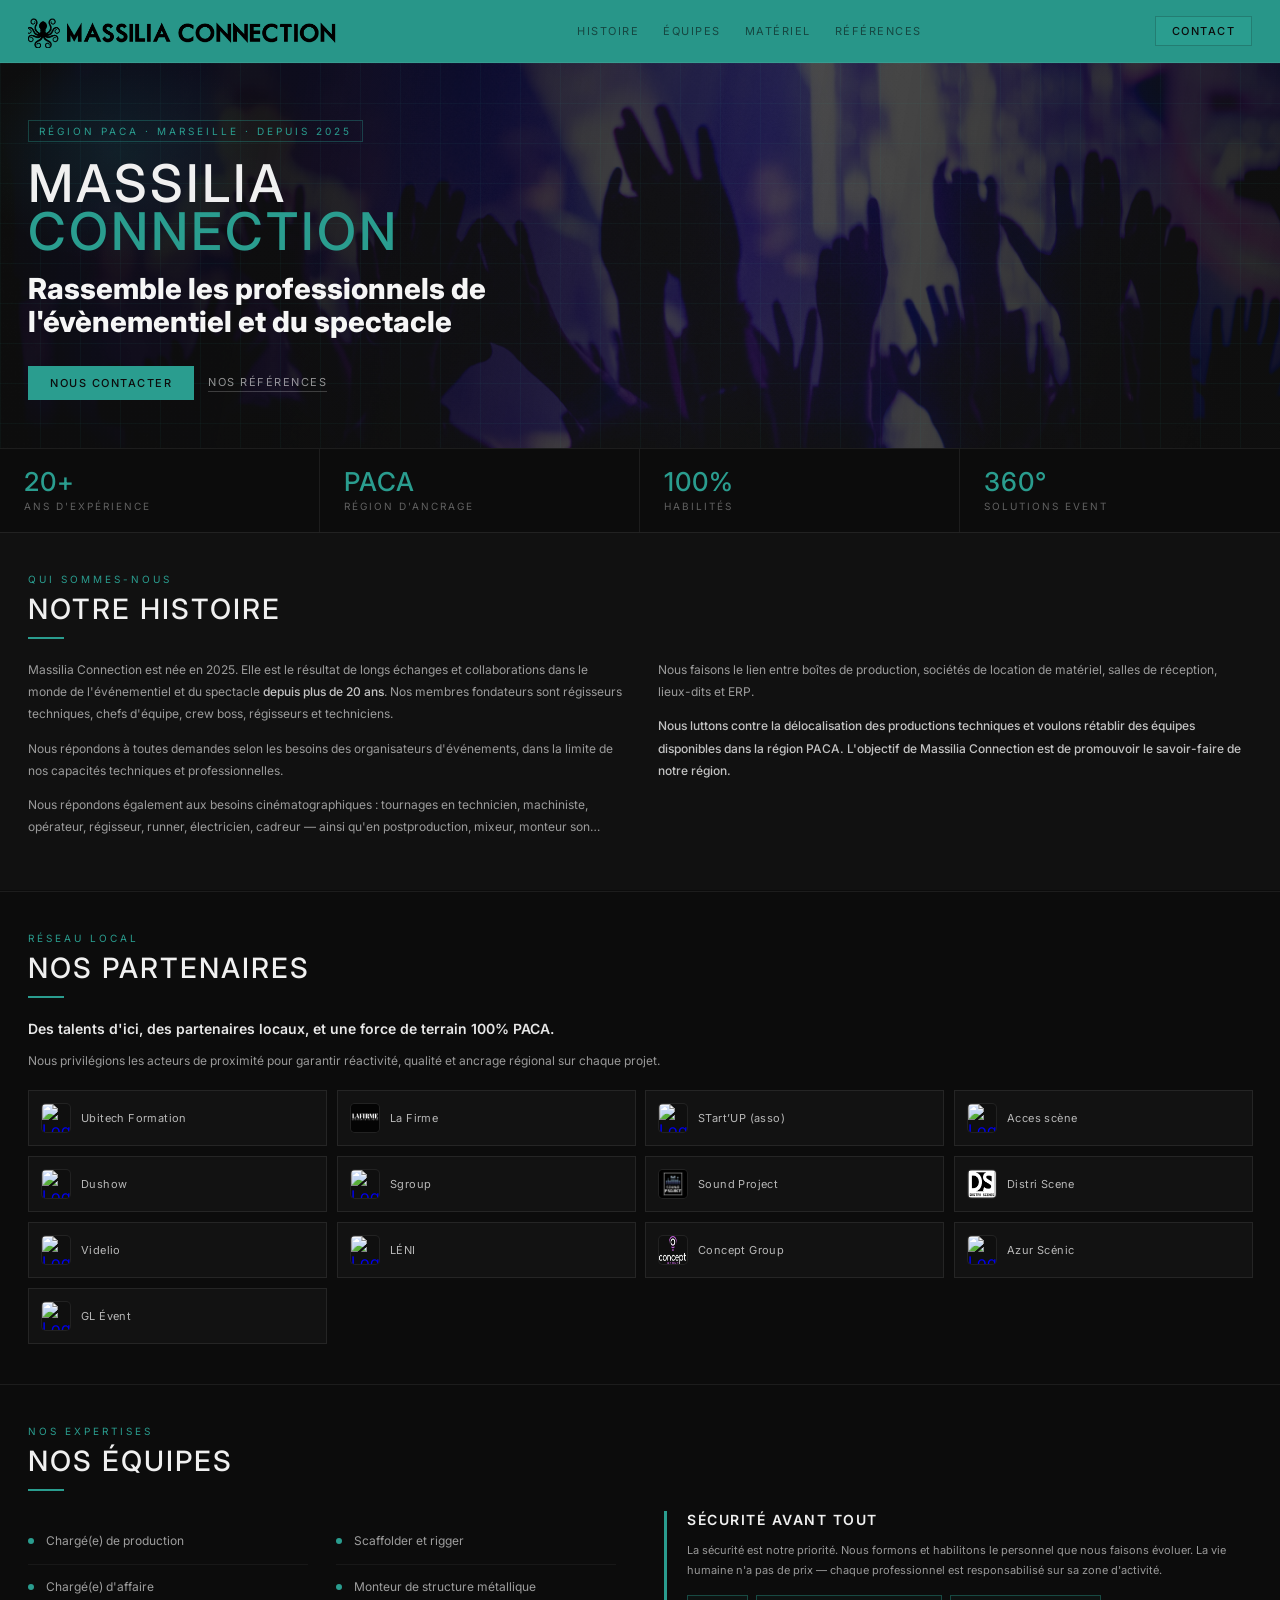
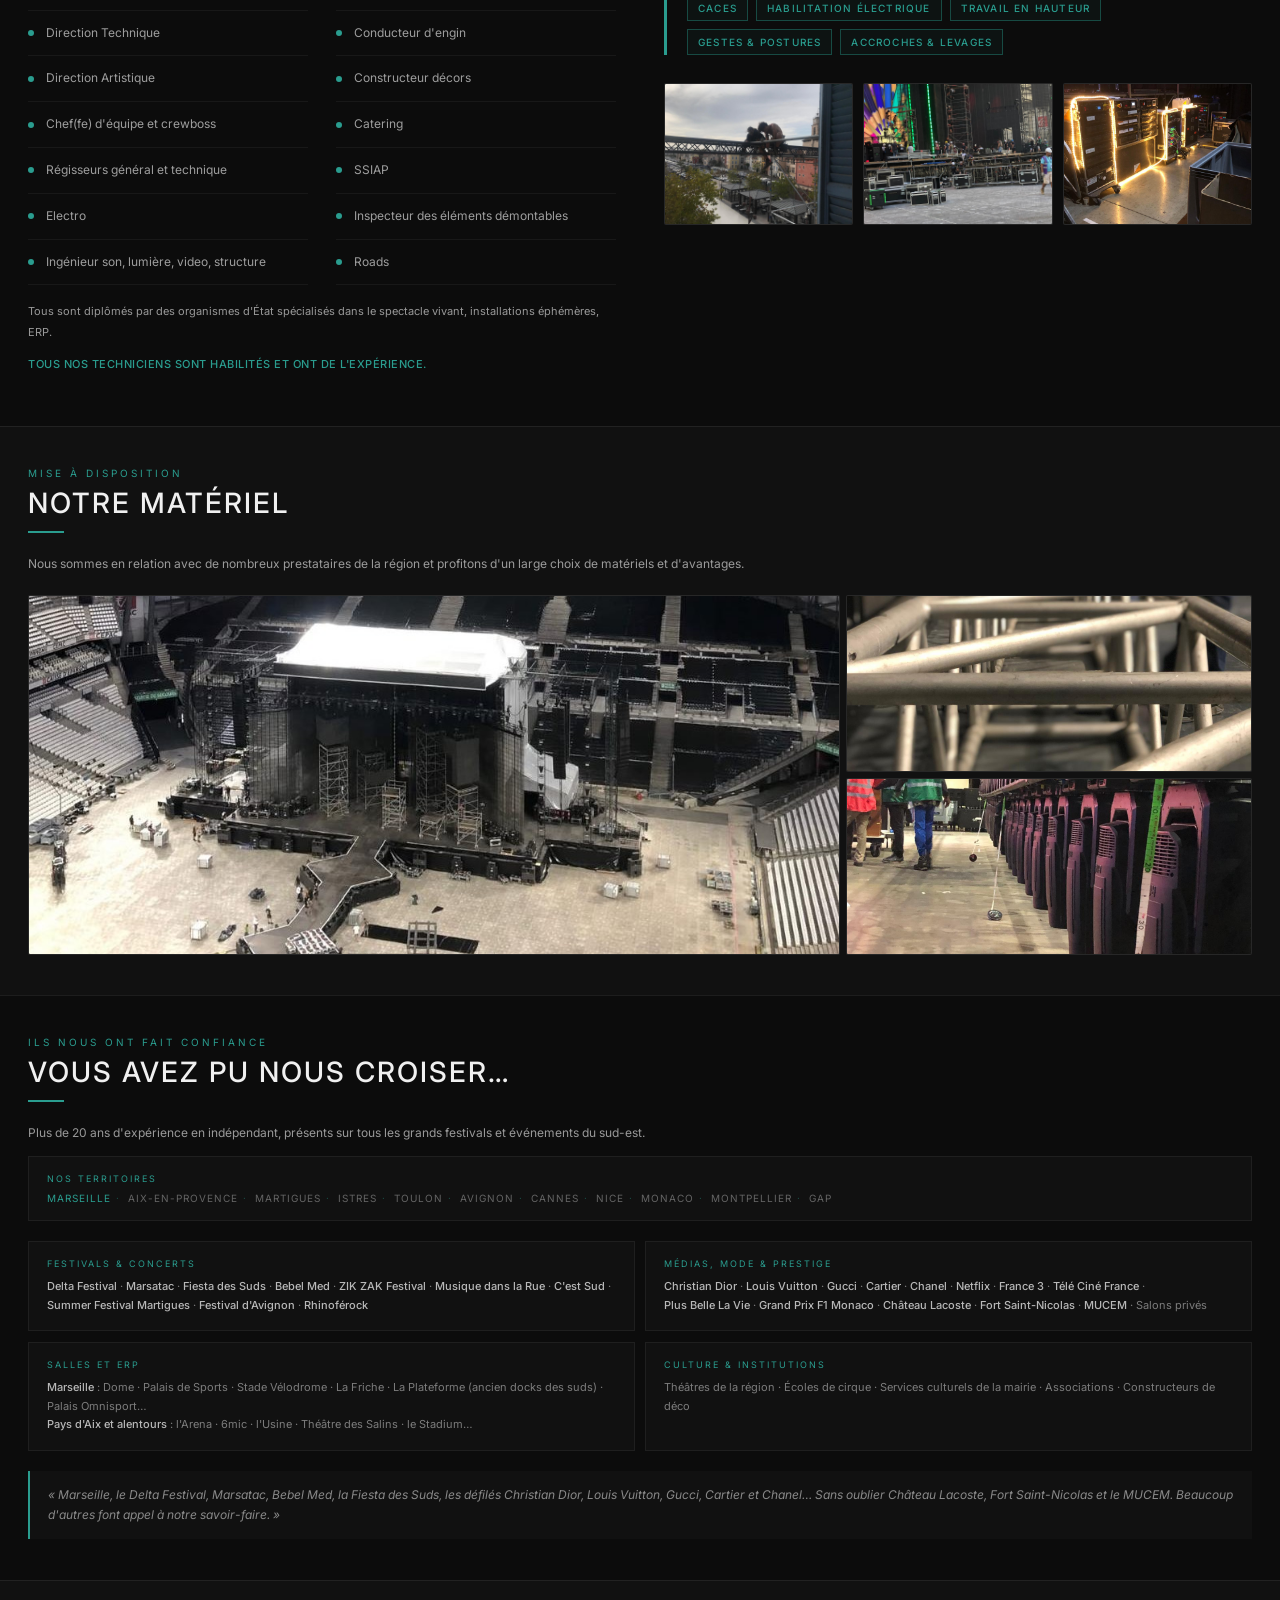
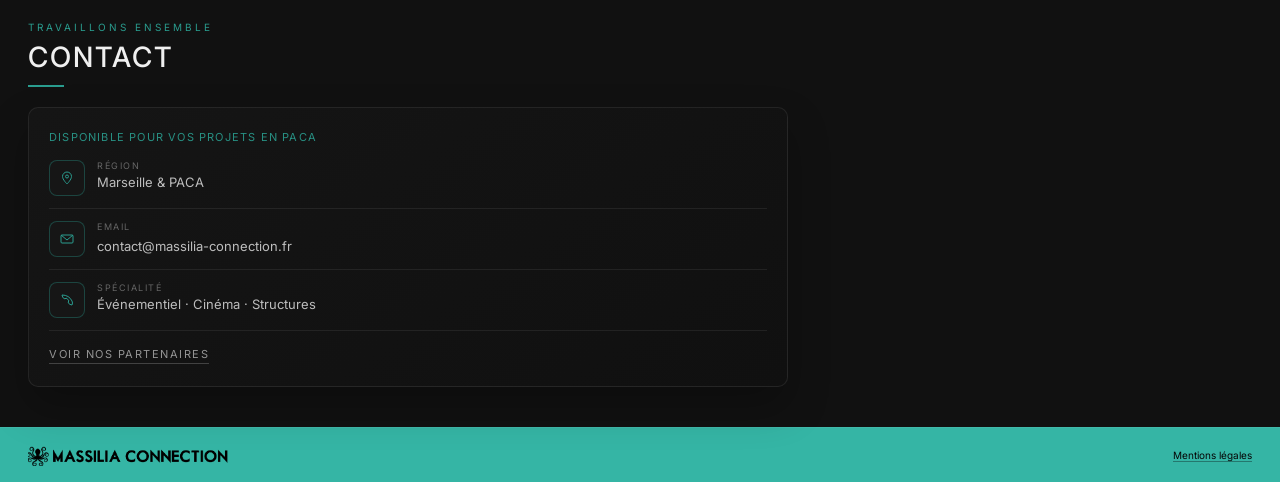
==== index.html @ 66be2f9d "modif" ====
﻿<!DOCTYPE html>
<html lang="fr">
<head>
  <meta charset="UTF-8">
  <meta name="viewport" content="width=device-width, initial-scale=1.0">
  <title>Massilia Connection</title>
  <link rel="stylesheet" href="massilliaconnection.css">
  <link rel="icon" type="image/png" sizes="64x64" href="asset/logo/favicon-octopus.png?v=2">
  <link rel="shortcut icon" href="asset/logo/favicon-octopus.png?v=2">
</head>
<body>

<div class="frame">

  <!-- NAV -->
  <nav class="nav">
    <div class="nav-brand">

        <img src="asset/logo/Capture_d_écran_2026-03-31_163121-removebg-preview.png" alt="Logo Massilia Connection" class="nav-logo" />
    </div>
    <div class="nav-links">
      <a href="#histoire">Histoire</a>
      <a href="#equipes">Équipes</a>
      <a href="#materiel">Matériel</a>
      <a href="#references">Références</a>
    </div>
    <a class="nav-cta" href="#contact">Contact</a>
  </nav>

  <!-- HERO -->
  <div class="hero">
    <div class="hero-grid"></div>
    <div class="hero-glow"></div>
    <div class="hero-inner">
      <div class="hero-tag">Région PACA · Marseille · depuis 2025</div>
      <div class="hero-title">Massilia<br><span class="accent">Connection</span></div>
      <div class="hero-sub">Rassemble les professionnels de l'évènementiel et du spectacle</div>
      <div class="hero-btns">
        <a class="btn-main" href="#contact">Nous contacter</a>
        <a class="btn-ghost" href="#references">Nos références</a>
      </div>
    </div>
  </div>

  <!-- STATS -->
  <div class="stats-bar">
    <div class="stat-item"><div class="stat-num">20+</div><div class="stat-lbl">Ans d'expérience</div></div>
    <div class="stat-item"><div class="stat-num">PACA</div><div class="stat-lbl">Région d'ancrage</div></div>
    <div class="stat-item"><div class="stat-num">100%</div><div class="stat-lbl">Habilités</div></div>
    <div class="stat-item"><div class="stat-num">360°</div><div class="stat-lbl">Solutions event</div></div>
  </div>

  <!-- QUI SOMMES NOUS -->
  <div class="sec alt" id="histoire">
    <div class="sec-tag">Qui sommes-nous</div>
    <div class="sec-heading">Notre histoire</div>
    <div class="teal-bar"></div>
    <div class="about-grid">
      <div>
        <div class="para">Massilia Connection est née en 2025. Elle est le résultat de longs échanges et collaborations dans le monde de l'événementiel et du spectacle <strong>depuis plus de 20 ans</strong>. Nos membres fondateurs sont régisseurs techniques, chefs d'équipe, crew boss, régisseurs et techniciens.</div>
        <div class="para">Nous répondons à toutes demandes selon les besoins des organisateurs d'événements, dans la limite de nos capacités techniques et professionnelles.</div>
        <div class="para">Nous répondons également aux besoins cinématographiques : tournages en technicien, machiniste, opérateur, régisseur, runner, électricien, cadreur — ainsi qu'en postproduction, mixeur, monteur son…</div>
      </div>
      <div>
        <div class="para">Nous faisons le lien entre boîtes de production, sociétés de location de matériel, salles de réception, lieux-dits et ERP.</div>
        <div class="para" style="margin-top:8px;"><strong>Nous luttons contre la délocalisation des productions techniques et voulons rétablir des équipes disponibles dans la région PACA. L'objectif de Massilia Connection est de promouvoir le savoir-faire de notre région.</strong></div>
      </div>
    </div>
  </div>

  <!-- PARTENAIRES -->
  <div class="sec" id="partenaires">
    <div class="sec-tag">Réseau local</div>
    <div class="sec-heading">Nos partenaires</div>
    <div class="teal-bar"></div>
    <div class="partner-hook">Des talents d'ici, des partenaires locaux, et une force de terrain 100% PACA.</div>
    <div class="para">Nous privilégions les acteurs de proximité pour garantir réactivité, qualité et ancrage régional sur chaque projet.</div>
    <div class="partners-grid">
      <a class="partner-card" href="https://www.ubitech.fr" target="_blank" rel="noopener noreferrer">
        <img class="partner-logo" src="https://www.google.com/s2/favicons?sz=128&domain_url=https://www.ubitech.fr" alt="Logo Ubitech Formation">
        <span class="partner-name">Ubitech Formation</span>
      </a>
      <a class="partner-card" href="https://lafirme.co/" target="_blank" rel="noopener noreferrer">
        <img class="partner-logo" src="asset/partenaire/lafirme.png" alt="Logo La Firme">
        <span class="partner-name">La Firme</span>
      </a>
      <a class="partner-card" href="https://www.start-up.fr" target="_blank" rel="noopener noreferrer">
        <img class="partner-logo" src="https://www.google.com/s2/favicons?sz=128&domain_url=https://www.start-up.fr" alt="Logo STart’UP">
        <span class="partner-name">STart’UP (asso)</span>
      </a>
      <a class="partner-card" href="https://www.acces-scene.com" target="_blank" rel="noopener noreferrer">
        <img class="partner-logo" src="https://www.google.com/s2/favicons?sz=128&domain_url=https://www.acces-scene.com" alt="Logo Acces scène">
        <span class="partner-name">Acces scène</span>
      </a>
      <a class="partner-card" href="https://www.dushow.com" target="_blank" rel="noopener noreferrer">
        <img class="partner-logo" src="https://www.google.com/s2/favicons?sz=128&domain_url=https://www.dushow.com" alt="Logo Dushow">
        <span class="partner-name">Dushow</span>
      </a>
      <a class="partner-card" href="https://www.sgroup.fr" target="_blank" rel="noopener noreferrer">
        <img class="partner-logo" src="https://www.google.com/s2/favicons?sz=128&domain_url=https://www.sgroup.fr" alt="Logo Sgroup">
        <span class="partner-name">Sgroup</span>
      </a>
      <a class="partner-card" href="https://www.sound-project.fr" target="_blank" rel="noopener noreferrer">
        <img class="partner-logo" src="asset/partenaire/sound.png" alt="Logo Sound Project">
        <span class="partner-name">Sound Project</span>
      </a>
      <a class="partner-card" href="https://distriscenes.com/fr/?gad_source=1&gad_campaignid=23314521004&gbraid=0AAAAADnIhe-9sNEr8C7lwwzHsk059KSYv&gclid=Cj0KCQjwkMjOBhC5ARIsADIdb3c9eD7sjaDO7pkjhh7R28utSRmOmmW1dRQxnFgF5USLd-M-2qLeie0aAu0TEALw_wcB" target="_blank" rel="noopener noreferrer">
        <img class="partner-logo" src="asset/partenaire/DS.png" alt="Logo Distri Scene">
        <span class="partner-name">Distri Scene</span>
      </a>
      <a class="partner-card" href="https://www.videlio.com" target="_blank" rel="noopener noreferrer">
        <img class="partner-logo" src="https://www.google.com/s2/favicons?sz=128&domain_url=https://www.videlio.com" alt="Logo Videlio">
        <span class="partner-name">Videlio</span>
      </a>
      <a class="partner-card" href="https://www.leni.fr" target="_blank" rel="noopener noreferrer">
        <img class="partner-logo" src="https://www.google.com/s2/favicons?sz=128&domain_url=https://www.leni.fr" alt="Logo LÉNI">
        <span class="partner-name">LÉNI</span>
      </a>
      <a class="partner-card" href="https://www.concept-group.fr" target="_blank" rel="noopener noreferrer">
        <img class="partner-logo" src="asset/partenaire/conept.png" alt="Logo Concept Group">
        <span class="partner-name">Concept Group</span>
      </a>
      <a class="partner-card" href="https://www.azur-scenic.com/" target="_blank" rel="noopener noreferrer">
        <img class="partner-logo" src="https://www.google.com/s2/favicons?sz=128&domain_url=https://www.azur-scenic.com/" alt="Logo Azur Scénic">
        <span class="partner-name">Azur Scénic</span>
      </a>
      <a class="partner-card" href="https://www.gl-events.com" target="_blank" rel="noopener noreferrer">
        <img class="partner-logo" src="https://www.google.com/s2/favicons?sz=128&domain_url=https://www.gl-events.com" alt="Logo GL Évent">
        <span class="partner-name">GL Évent</span>
      </a>
    </div>
  </div>

  <!-- NOS ÉQUIPES -->
  <div class="sec" id="equipes">
    <div class="sec-tag">Nos expertises</div>
    <div class="sec-heading">Nos équipes</div>
    <div class="teal-bar"></div>
    <div class="teams-grid">
      <div>
        <ul class="team-list">
          <li>Chargé(e) de production</li>
          <li>Chargé(e) d'affaire</li>
          <li>Direction Technique</li>
          <li>Direction Artistique</li>
          <li>Chef(fe) d'équipe et crewboss</li>
          <li>Régisseurs général et technique</li>
          <li>Electro</li>
          <li>Ingénieur son, lumière, video, structure</li>
          <li>Scaffolder et rigger</li>
          <li>Monteur de structure métallique</li>
          <li>Conducteur d'engin</li>
          <li>Constructeur décors</li>
          <li>Catering</li>
          <li>SSIAP</li>
          <li>Inspecteur des éléments démontables</li>
          <li>Roads</li>
        </ul>
        <div class="para" style="margin-top:16px;font-size:11px;">Tous sont diplômés par des organismes d'État spécialisés dans le spectacle vivant, installations éphémères, ERP.</div>
        <div class="para" style="color:#2a9d8f;font-weight:500;font-size:11px;letter-spacing:0.5px;margin-top:8px;">TOUS NOS TECHNICIENS SONT HABILITÉS ET ONT DE L'EXPÉRIENCE.</div>
      </div>
      <div>
        <div class="sec-block">
          <div class="sec-block-title">Sécurité avant tout</div>
          <div class="para" style="font-size:11px;">La sécurité est notre priorité. Nous formons et habilitons le personnel que nous faisons évoluer. La vie humaine n'a pas de prix — chaque professionnel est responsabilisé sur sa zone d'activité.</div>
          <div class="certifs">
            <span class="stag">CACES</span>
            <span class="stag">Habilitation électrique</span>
            <span class="stag">Travail en hauteur</span>
            <span class="stag">Gestes & postures</span>
            <span class="stag">Accroches & levages</span>
          </div>
        </div>
        <div class="photos">
          <div class="photo"><img src="asset/image/equipe (1).jpg" alt="Équipe"></div>
          <div class="photo"><img src="asset/image/equipe (2).jpg" alt="Équipe"></div>
          <div class="photo"><img src="asset/image/equipe (3).jpg" alt="Équipe"></div>
        </div>
      </div>
    </div>
  </div>

  <!-- MATÉRIEL -->
  <div class="sec alt" id="materiel">
    <div class="sec-tag">Mise à disposition</div>
    <div class="sec-heading">Notre matériel</div>
    <div class="teal-bar"></div>
    <div class="para">Nous sommes en relation avec de nombreux prestataires de la région et profitons d'un large choix de matériels et d'avantages.</div>
    <div class="mat-photos">
      <div class="photo big"><img src="asset/image/materielcop%20(1).jpg" alt="Matériel événementiel"></div>
      <div class="photo"><img src="asset/image/materiel%20(2).jpg" alt="Matériel son et lumière"></div>
      <div class="photo"><img src="asset/image/materiel%20(3).jpg" alt="Installation technique"></div>
    </div>
  </div>

  <!-- RÉFÉRENCES -->
  <div class="sec" id="references">
    <div class="sec-tag">Ils nous ont fait confiance</div>
    <div class="sec-heading">Vous avez pu nous croiser…</div>
    <div class="teal-bar"></div>
    <div class="para">Plus de 20 ans d'expérience en indépendant, présents sur tous les grands festivals et événements du sud-est.</div>

    <div class="ref-map-bar" style="margin-bottom:10px;">
      <div style="font-size:9px;letter-spacing:2px;text-transform:uppercase;color:#2a9d8f;margin-bottom:8px;">Nos territoires</div>
      <div class="ref-map-inner">
        <span class="ref-city active">Marseille</span>
        <span class="ref-city">Aix-en-Provence</span>
        <span class="ref-city">Martigues</span>
        <span class="ref-city">Istres</span>
        <span class="ref-city">Toulon</span>
        <span class="ref-city">Avignon</span>
        <span class="ref-city">Cannes</span>
        <span class="ref-city">Nice</span>
        <span class="ref-city">Monaco</span>
        <span class="ref-city">Montpellier</span>
        <span class="ref-city">Gap</span>
      </div>
    </div>

    <div class="refs-grid">
      <div class="ref-category">
        <div class="ref-cat-label">Festivals & concerts</div>
        <div class="ref-items">
          <span class="ref-highlight">Delta Festival</span> · <span class="ref-highlight">Marsatac</span> · <span class="ref-highlight">Fiesta des Suds</span> · <span class="ref-highlight">Bebel Med</span> · <span class="ref-highlight">ZIK ZAK Festival</span> · <span class="ref-highlight">Musique dans la Rue</span> · <span class="ref-highlight">C'est Sud</span> · <span class="ref-highlight">Summer Festival Martigues</span> · <span class="ref-highlight">Festival d'Avignon</span> · <span class="ref-highlight">Rhinoférock</span>
        </div>
      </div>
      <div class="ref-category">
        <div class="ref-cat-label">Médias, mode & prestige</div>
        <div class="ref-items">
          <span class="ref-highlight">Christian Dior</span> · <span class="ref-highlight">Louis Vuitton</span> · <span class="ref-highlight">Gucci</span> · <span class="ref-highlight">Cartier</span> · <span class="ref-highlight">Chanel</span> · <span class="ref-highlight">Netflix</span> · <span class="ref-highlight">France 3</span> · <span class="ref-highlight">Télé Ciné France</span> · <span class="ref-highlight">Plus Belle La Vie</span> · <span class="ref-highlight">Grand Prix F1 Monaco</span> · <span class="ref-highlight">Château Lacoste</span> · <span class="ref-highlight">Fort Saint-Nicolas</span> · <span class="ref-highlight">MUCEM</span> · Salons privés
        </div>
      </div>
      <div class="ref-category">
        <div class="ref-cat-label">Salles et ERP</div>
        <div class="ref-items">
          <span class="ref-highlight">Marseille</span> : Dome · Palais de Sports · Stade Vélodrome · La Friche · La Plateforme (ancien docks des suds) · Palais Omnisport…<br>
          <span class="ref-highlight">Pays d'Aix et alentours</span> : l'Arena · 6mic · l'Usine · Théâtre des Salins · le Stadium…
        </div>
      </div>
      <div class="ref-category">
        <div class="ref-cat-label">Culture & institutions</div>
        <div class="ref-items">
          Théâtres de la région · Écoles de cirque · Services culturels de la mairie · Associations · Constructeurs de déco
        </div>
      </div>
    </div>

    <div class="quote-block">
      « Marseille, le Delta Festival, Marsatac, Bebel Med, la Fiesta des Suds, les défilés Christian Dior, Louis Vuitton, Gucci, Cartier et Chanel… Sans oublier Château Lacoste, Fort Saint-Nicolas et le MUCEM. Beaucoup d'autres font appel à notre savoir-faire. »
    </div>
  </div>

  <!-- CONTACT -->
  <div class="sec alt" id="contact">
    <div class="sec-tag">Travaillons ensemble</div>
    <div class="sec-heading">Contact</div>
    <div class="teal-bar"></div>
    <div class="contact-grid">
      <div class="contact-card">
        <div class="contact-note">Disponible pour vos projets en PACA</div>
        <div class="ci">
          <div class="ci-icon"><svg viewBox="0 0 14 14" xmlns="http://www.w3.org/2000/svg"><path d="M7 1 C4.5 1 2.5 3 2.5 5.5 C2.5 8.5 7 13 7 13 C7 13 11.5 8.5 11.5 5.5 C11.5 3 9.5 1 7 1 Z"/><circle cx="7" cy="5.5" r="1.5"/></svg></div>
          <div><div class="ci-lbl">Région</div><div class="ci-val">Marseille & PACA</div></div>
        </div>
        <div class="ci">
          <div class="ci-icon"><svg viewBox="0 0 14 14" xmlns="http://www.w3.org/2000/svg"><rect x="1" y="3" width="12" height="8" rx="1"/><polyline points="1,3 7,8 13,3"/></svg></div>
          <div><div class="ci-lbl">Email</div><a class="ci-val" href="mailto:contact@massilia-connection.fr">contact@massilia-connection.fr</a></div>
        </div>
        <div class="ci">
          <div class="ci-icon"><svg viewBox="0 0 14 14" xmlns="http://www.w3.org/2000/svg"><path d="M2 2 Q2 5 5 6 L6 5 Q8 6 9 8 L8 9 Q9 12 12 12 Q13 10 12 8 Q9 2 2 2 Z"/></svg></div>
          <div><div class="ci-lbl">Spécialité</div><div class="ci-val">Événementiel · Cinéma · Structures</div></div>
        </div>
        <div class="contact-actions">
          <a class="btn-ghost" href="#partenaires">Voir nos partenaires</a>
        </div>
      </div>
    </div>
  </div>

  <!-- FOOTER -->
  <div class="foot">
    <div class="foot-brand"><img class="foot-logo" src="asset/logo/Capture_d_écran_2026-03-31_163121-removebg-preview.png" alt="Massilia Connection"></div>
    <div class="foot-copy"><a href="mentions-legales.html">Mentions légales</a></div>
  </div>

</div>

<script>
  (function () {
    var reduceMotion = window.matchMedia('(prefers-reduced-motion: reduce)').matches;
    if (reduceMotion) return;

    var targets = document.querySelectorAll('.hero, .stats-bar, .sec, .partner-card, .ref-category, .contact-card');
    if (!targets.length) return;

    document.body.classList.add('has-reveal');
    targets.forEach(function (el) { el.classList.add('reveal'); });

    var observer = new IntersectionObserver(function (entries, obs) {
      entries.forEach(function (entry) {
        if (entry.isIntersecting) {
          entry.target.classList.add('in-view');
          obs.unobserve(entry.target);
        }
      });
    }, { threshold: 0.14, rootMargin: '0px 0px -30px 0px' });

    targets.forEach(function (el) { observer.observe(el); });
  })();
</script>

</body>
</html>
---- massilliaconnection.css ----
﻿@import url('https://fonts.googleapis.com/css2?family=Inter:wght@400;500;600;700&display=swap');

  * { margin: 0; padding: 0; box-sizing: border-box; }
  html { scroll-behavior: smooth; }
  body { background: radial-gradient(circle at 20% -10%, rgba(42,157,143,0.12), transparent 35%), #090909; }
  .frame { border: 0.5px solid var(--color-border-tertiary); border-radius: var(--border-radius-lg); overflow: hidden; background: #0c0c0c; color: #e0e0e0; font-family: 'Inter', 'Segoe UI', sans-serif; box-shadow: 0 24px 70px rgba(0,0,0,0.45); }
  .nav { display: flex; align-items: center; justify-content: space-between; padding: 14px 28px; border-bottom: 0.5px solid rgba(255,255,255,0.07); background: rgba(42,157,143,0.96); color : #0c0c0c; position: sticky; top: 0; z-index: 40; backdrop-filter: blur(8px); }
  .nav-brand { display: flex; align-items: center; gap: 9px; }
  .nav-name { font-size: 13px; font-weight: 500; letter-spacing: 2px; text-transform: uppercase; color: #141414; }
  .nav-links { display: flex; gap: 24px; }
  .nav-links a { font-size: 11px; letter-spacing: 1.5px; text-transform: uppercase; color: rgba(8, 8, 8, 0.55); text-decoration: none; transition: color 0.22s ease; }
  .nav-links a:hover { color: #0c0c0c; }
  .nav-cta { font-size: 11px; letter-spacing: 1.5px; text-transform: uppercase; background: #2a9d8f; color: #0c0c0c; padding: 7px 16px; font-weight: 500; text-decoration: none; border: 1px solid rgba(12,12,12,0.22); transition: transform 0.22s ease, box-shadow 0.22s ease; }
  .nav-cta:hover { transform: translateY(-1px); box-shadow: 0 6px 16px rgba(0,0,0,0.22); }
  .hero { padding: 56px 28px 48px; background: #0c0c0c; position: relative; overflow: hidden; }
  .hero::before { content: ''; position: absolute; inset: 0; background: linear-gradient(100deg, rgba(12,12,12,0.92) 20%, rgba(12,12,12,0.7) 58%, rgba(12,12,12,0.88) 100%), url('asset/image/pexels-rahulp9800-1652353.jpg') center/cover no-repeat; z-index: 0; }
  .hero-grid { position: absolute; inset: 0; background-image: linear-gradient(rgba(42,157,143,0.06) 1px, transparent 1px), linear-gradient(90deg, rgba(42,157,143,0.06) 1px, transparent 1px); background-size: 40px 40px; }
  .hero-glow { position: absolute; top: -30px; left: -40px; width: 320px; height: 240px; background: radial-gradient(ellipse, rgba(42,157,143,0.13) 0%, transparent 65%); }
  .hero-inner { position: relative; z-index: 2; max-width: 480px; animation: heroRise 0.9s ease-out 0.1s both; }
  .hero-tag { display: inline-block; font-size: 10px; letter-spacing: 3px; text-transform: uppercase; color: #2a9d8f; border: 1px solid rgba(42,157,143,0.35); padding: 4px 10px; margin-bottom: 18px; }
  .hero-title { font-size: 52px; font-weight: 500; letter-spacing: 3px; line-height: 0.92; color: #f0f0f0; text-transform: uppercase; margin-bottom: 16px; }
  .hero-title .accent { color: #2a9d8f; }
  .hero-sub { font-size: 29px; font-weight: 800; line-height: 1.15; color: #f6f6f6; margin-bottom: 28px; max-width: 620px; text-wrap: balance; }
  .hero-btns { display: flex; gap: 14px; align-items: center; }
  .btn-main { font-size: 11px; letter-spacing: 1.5px; text-transform: uppercase; font-weight: 500; background: #2a9d8f; color: #0c0c0c; padding: 10px 22px; display: inline-block; transition: transform 0.24s ease, box-shadow 0.24s ease, background 0.24s ease; }
  .btn-main:hover { transform: translateY(-2px); background: #35b5a5; box-shadow: 0 10px 22px rgba(42,157,143,0.28); }
  .btn-ghost { font-size: 11px; letter-spacing: 1.5px; text-transform: uppercase; color: rgba(255,255,255,0.55); border-bottom: 1px solid rgba(255,255,255,0.2); padding-bottom: 2px; transition: color 0.2s ease, border-color 0.2s ease; }
  .btn-ghost:hover { color: rgba(255,255,255,0.85); border-bottom-color: rgba(42,157,143,0.55); }
  a.btn-main, a.btn-ghost { text-decoration: none; }

  .stats-bar { display: grid; grid-template-columns: repeat(4, 1fr); border-top: 0.5px solid rgba(255,255,255,0.07); }
  .stat-item { padding: 20px 24px; border-right: 0.5px solid rgba(255,255,255,0.07); transition: background 0.25s ease; }
  .stat-item:hover { background: rgba(42,157,143,0.06); }
  .stat-item:last-child { border-right: none; }
  .stat-num { font-size: 26px; font-weight: 500; color: #2a9d8f; letter-spacing: 1px; line-height: 1; }
  .stat-lbl { font-size: 10px; letter-spacing: 2px; text-transform: uppercase; color: rgba(255,255,255,0.35); margin-top: 5px; }

  /* SECTION GENERIC */
  .sec { padding: 40px 28px; border-top: 0.5px solid rgba(255,255,255,0.07); }
  .sec.alt { background: #111; }
  .sec-tag { font-size: 10px; letter-spacing: 3px; text-transform: uppercase; color: #2a9d8f; margin-bottom: 10px; }
  .sec-heading { font-size: 28px; font-weight: 500; letter-spacing: 2px; text-transform: uppercase; color: #f0f0f0; line-height: 1; margin-bottom: 14px; }
  .teal-bar { width: 36px; height: 2px; background: #2a9d8f; margin-bottom: 20px; }
  .para { font-size: 12px; line-height: 1.85; color: rgba(255,255,255,0.58); margin-bottom: 12px; }
  .para strong { color: rgba(255,255,255,0.75); font-weight: 500; }

  /* QUI SOMMES NOUS — 2 cols */
  .about-grid { display: grid; grid-template-columns: 1fr 1fr; gap: 36px; }

  /* ÉQUIPES */
  .teams-grid { display: grid; grid-template-columns: 1fr 1fr; gap: 48px; margin-top: 4px; }
  .team-list { list-style: none; margin-top: 8px; columns: 2; gap: 24px; column-gap: 28px; }
  .team-list li { display: flex; align-items: center; gap: 12px; padding: 14px 0; border-bottom: 0.5px solid rgba(255,255,255,0.05); font-size: 12px; color: rgba(255,255,255,0.6); line-height: 1.4; break-inside: avoid; }
  .team-list li::before { content: ''; width: 6px; height: 6px; background: #2a9d8f; flex-shrink: 0; border-radius: 50%; }
  .sec-block { border-left: 3px solid #2a9d8f; padding-left: 20px; margin-bottom: 28px; }
  .sec-block-title { font-size: 14px; font-weight: 600; letter-spacing: 1.5px; text-transform: uppercase; color: #f0f0f0; margin-bottom: 12px; }
  .certifs { display: flex; flex-wrap: wrap; gap: 8px; margin-top: 14px; }
  .stag { font-size: 10px; letter-spacing: 1.2px; text-transform: uppercase; color: #2a9d8f; border: 1px solid rgba(42,157,143,0.4); padding: 6px 10px; font-weight: 500; background: rgba(42,157,143,0.05); }

  /* PHOTOS PLACEHOLDER */
  .photos { display: grid; grid-template-columns: repeat(3, 1fr); gap: 10px; margin-top: 24px; }
  .photo { background: #1a1a1a; border: 0.5px solid rgba(255,255,255,0.06); aspect-ratio: 4/3; display: flex; align-items: center; justify-content: center; overflow: hidden; border-radius: 2px; }
  .photo svg { width: 22px; height: 22px; opacity: 0.2; }
  .photo img { width: 100%; height: 100%; object-fit: cover; object-position: center; }

  /* MATÉRIEL */
  .mat-photos { display: grid; grid-template-columns: 2fr 1fr; grid-template-rows: 1fr 1fr; gap: 6px; margin-top: 20px; height: 360px; }
  .mat-photos .photo { aspect-ratio: unset; }
  .mat-photos .photo.big { grid-row: 1 / 3; }
  .mat-photos .photo { overflow: hidden; }
  .mat-photos .photo img { width: 100%; height: 100%; object-fit: cover; object-position: center; background: #0f0f0f; }

  /* RÉFÉRENCES */
  .refs-grid { display: grid; grid-template-columns: repeat(2, 1fr); gap: 10px; margin-top: 20px; }
  .ref-category { background: #111; border: 0.5px solid rgba(255,255,255,0.06); padding: 16px 18px; transition: transform 0.24s ease, border-color 0.24s ease; }
  .ref-category:hover { transform: translateY(-2px); border-color: rgba(42,157,143,0.35); }
  .ref-cat-label { font-size: 9px; letter-spacing: 2px; text-transform: uppercase; color: #2a9d8f; margin-bottom: 8px; }
  .ref-items { font-size: 11px; line-height: 1.7; color: rgba(255,255,255,0.45); }
  .ref-highlight { display: inline-block; color: rgba(255,255,255,0.7); font-weight: 500; }
  .ref-map-bar { background: #111; border: 0.5px solid rgba(255,255,255,0.06); padding: 16px 18px; grid-column: 1 / -1; margin-top: 0; }
  .ref-map-inner { display: flex; align-items: center; gap: 8px; flex-wrap: wrap; }
  .ref-city { font-size: 10px; letter-spacing: 1px; text-transform: uppercase; color: rgba(255,255,255,0.35); display: flex; align-items: center; gap: 5px; }
  .ref-city::after { content: '·'; color: rgba(42,157,143,0.4); }
  .ref-city:last-child::after { display: none; }
  .ref-city.active { color: #2a9d8f; }
  .quote-block { border-left: 2px solid #2a9d8f; padding: 14px 18px; background: #111; margin-top: 20px; font-size: 12px; font-style: italic; color: rgba(255,255,255,0.5); line-height: 1.7; }
  .nav-logo { height: 34px; width: auto; display: block; background: transparent; filter: brightness(0) saturate(100%); }

  /* PARTENAIRES */
  .partners-grid { display: grid; grid-template-columns: repeat(4, minmax(0, 1fr)); gap: 10px; margin-top: 18px; }
  .partner-card {
    display: flex;
    align-items: center;
    gap: 10px;
    padding: 12px;
    border: 0.5px solid rgba(255,255,255,0.08);
    background: #121212;
    text-decoration: none;
    transition: border-color 0.2s ease, transform 0.2s ease, background 0.2s ease;
  }
  .partner-card:hover { border-color: rgba(42,157,143,0.55); background: #151515; transform: translateY(-2px); box-shadow: 0 10px 18px rgba(0,0,0,0.22); }
  .partner-logo { width: 30px; height: 30px; border-radius: 5px; flex-shrink: 0; background: #0f0f0f; border: 1px solid rgba(255,255,255,0.08); }
  .partner-name { font-size: 11px; color: rgba(255,255,255,0.7); letter-spacing: 0.4px; line-height: 1.3; }
  .partner-hook { font-size: 14px; line-height: 1.55; color: rgba(255,255,255,0.9); font-weight: 600; max-width: 760px; margin-bottom: 10px; }

  @media (max-width: 960px) {
    .partners-grid { grid-template-columns: repeat(3, minmax(0, 1fr)); }
  }
  @media (max-width: 680px) {
    .nav { padding: 12px 16px; flex-wrap: wrap; gap: 10px; }
    .nav-links { width: 100%; justify-content: space-between; }
    .hero { padding: 42px 16px 34px; }
    .hero-title { font-size: 42px; }
    .hero-sub { font-size: 22px; }
    .stats-bar { grid-template-columns: 1fr 1fr; }
    .sec { padding: 32px 16px; }
    .about-grid, .teams-grid, .refs-grid { grid-template-columns: 1fr; gap: 24px; }
    .team-list { columns: 1; }
    .mat-photos { grid-template-columns: 1fr; grid-template-rows: none; height: auto; }
    .mat-photos .photo.big { grid-row: auto; }
    .partners-grid { grid-template-columns: repeat(2, minmax(0, 1fr)); }
  }

  /* CONTACT */
  .contact-grid { display: grid; grid-template-columns: 1fr; gap: 24px; }
  .contact-card { max-width: 760px; background: linear-gradient(145deg, #151515 0%, #101010 100%); border: 0.5px solid rgba(255,255,255,0.08); border-radius: 10px; padding: 22px 20px; box-shadow: 0 20px 40px rgba(0,0,0,0.25); align-content: center; align-items: center; transition: transform 0.24s ease, box-shadow 0.24s ease, border-color 0.24s ease;}
  .contact-card:hover { transform: translateY(-2px); box-shadow: 0 26px 52px rgba(0,0,0,0.34); border-color: rgba(42,157,143,0.32); }
  .contact-note { font-size: 11px; letter-spacing: 1.2px; text-transform: uppercase; color: rgba(42,157,143,0.9); margin-bottom: 16px; }
  .contact-actions { display: flex; gap: 14px; flex-wrap: wrap; margin-top: 16px; align-items: center; }
  .ci { display: flex; align-items: flex-start; gap: 12px; margin-bottom: 12px; padding-bottom: 12px; border-bottom: 0.5px solid rgba(255,255,255,0.07); }
  .ci:last-of-type { margin-bottom: 0; }
  .ci-icon { width: 36px; height: 36px; flex-shrink: 0; background: #161616; border: 0.5px solid rgba(42,157,143,0.35); display: flex; align-items: center; justify-content: center; border-radius: 8px; }
  .ci-icon svg { width: 14px; height: 14px; stroke: #2a9d8f; fill: none; }
  .ci-lbl { font-size: 9px; letter-spacing: 1.5px; text-transform: uppercase; color: rgba(255,255,255,0.35); margin-bottom: 3px; }
  .ci-val { font-size: 13px; color: rgba(255,255,255,0.72); text-decoration: none; }
  .ci-val:hover { color: #2a9d8f; }
  .contact-link { font-size: 11px; letter-spacing: 1.5px; text-transform: uppercase; text-decoration: none; color: #0c0c0c; background: #2a9d8f; padding: 10px 16px; border-radius: 4px; font-weight: 600; }
  .contact-link:hover { background: #35b5a5; }

  @media (max-width: 680px) {
    .contact-card { padding: 16px 14px; }
  }

  .legal-box { background: #111; border: 0.5px solid rgba(255,255,255,0.08); border-radius: 8px; padding: 16px 18px; max-width: 860px; }
  .legal-line { font-size: 12px; line-height: 1.7; color: rgba(255,255,255,0.65); margin-bottom: 6px; }
  .legal-line:last-child { margin-bottom: 0; }
  .legal-line strong { color: rgba(255,255,255,0.9); font-weight: 600; }
  .legal-page { min-height: 100vh; background: #0c0c0c; color: #e0e0e0; font-family: 'Inter', 'Segoe UI', sans-serif; padding: 32px 16px; }
  .legal-container { max-width: 960px; margin: 0 auto; }
  .legal-back { display: inline-block; margin-bottom: 14px; color: #2a9d8f; text-decoration: none; font-size: 11px; letter-spacing: 1.3px; text-transform: uppercase; }
  .legal-back:hover { color: #35b5a5; }

  .foot { background: #35b5a5; border-top: 0.5px solid rgba(255, 255, 255, 0.06); padding: 16px 28px; display: flex; justify-content: space-between; align-items: center; }
  .foot-brand { font-size: 13px; letter-spacing: 2.5px; text-transform: uppercase; color: #000000; }
  .foot-copy { font-size: 10px; color: rgba(255,255,255,0.38); }
  .foot-copy a { color: #060606; text-decoration: none; border-bottom: 1px solid rgba(5, 6, 6, 0.35); }
  .foot-copy a:hover { color: #0a0b0b; border-bottom-color: rgba(2, 6, 5, 0.65); }

.foot-logo { height: 22px; width: auto; display: block; filter: brightness(0) saturate(100%); }

  @keyframes heroRise {
    from { opacity: 0; transform: translateY(18px); }
    to { opacity: 1; transform: translateY(0); }
  }

  .reveal { opacity: 1; transform: none; }
  body.has-reveal .reveal {
    opacity: 0;
    transform: translateY(22px);
    transition: opacity 0.62s ease, transform 0.62s ease;
    will-change: opacity, transform;
  }
  body.has-reveal .reveal.in-view { opacity: 1; transform: translateY(0); }

  @media (prefers-reduced-motion: reduce) {
    *, *::before, *::after { animation-duration: 0.01ms !important; animation-iteration-count: 1 !important; transition-duration: 0.01ms !important; scroll-behavior: auto !important; }
    .reveal, body.has-reveal .reveal, body.has-reveal .reveal.in-view { opacity: 1 !important; transform: none !important; }
  }
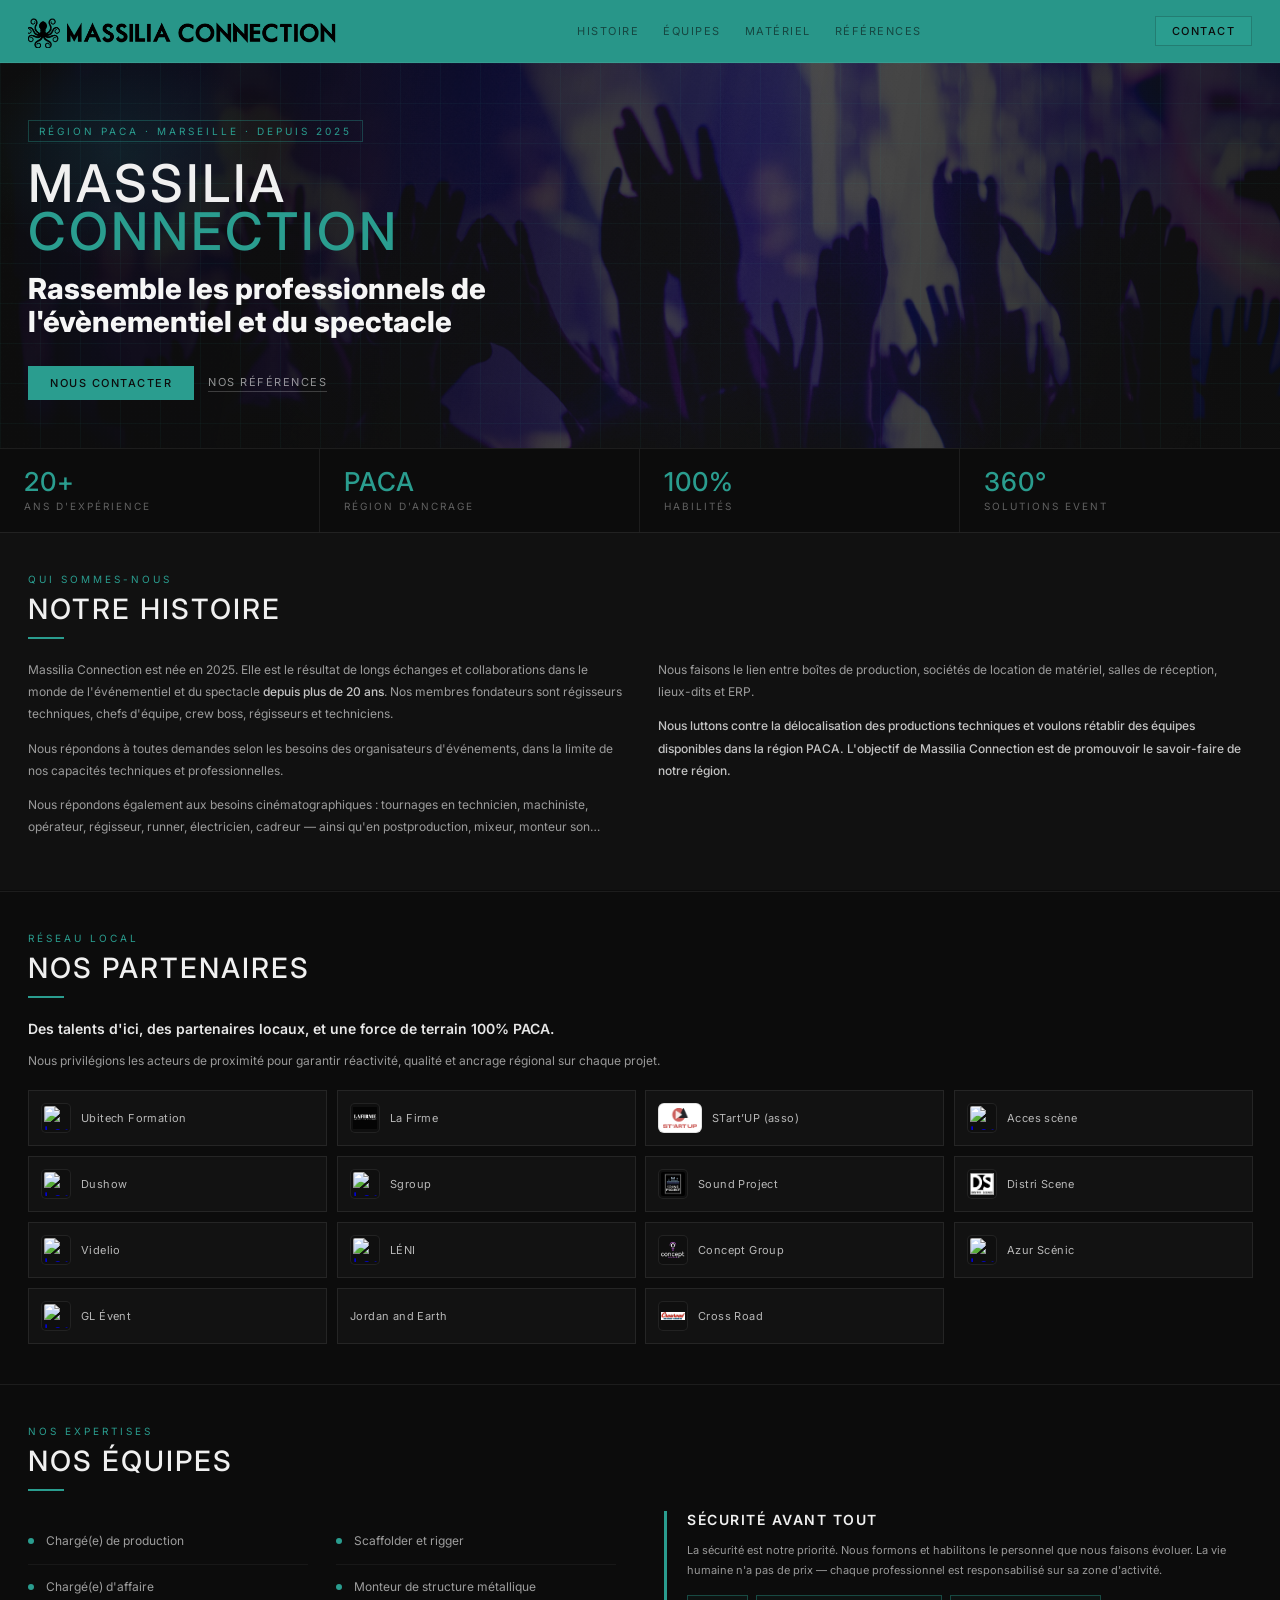
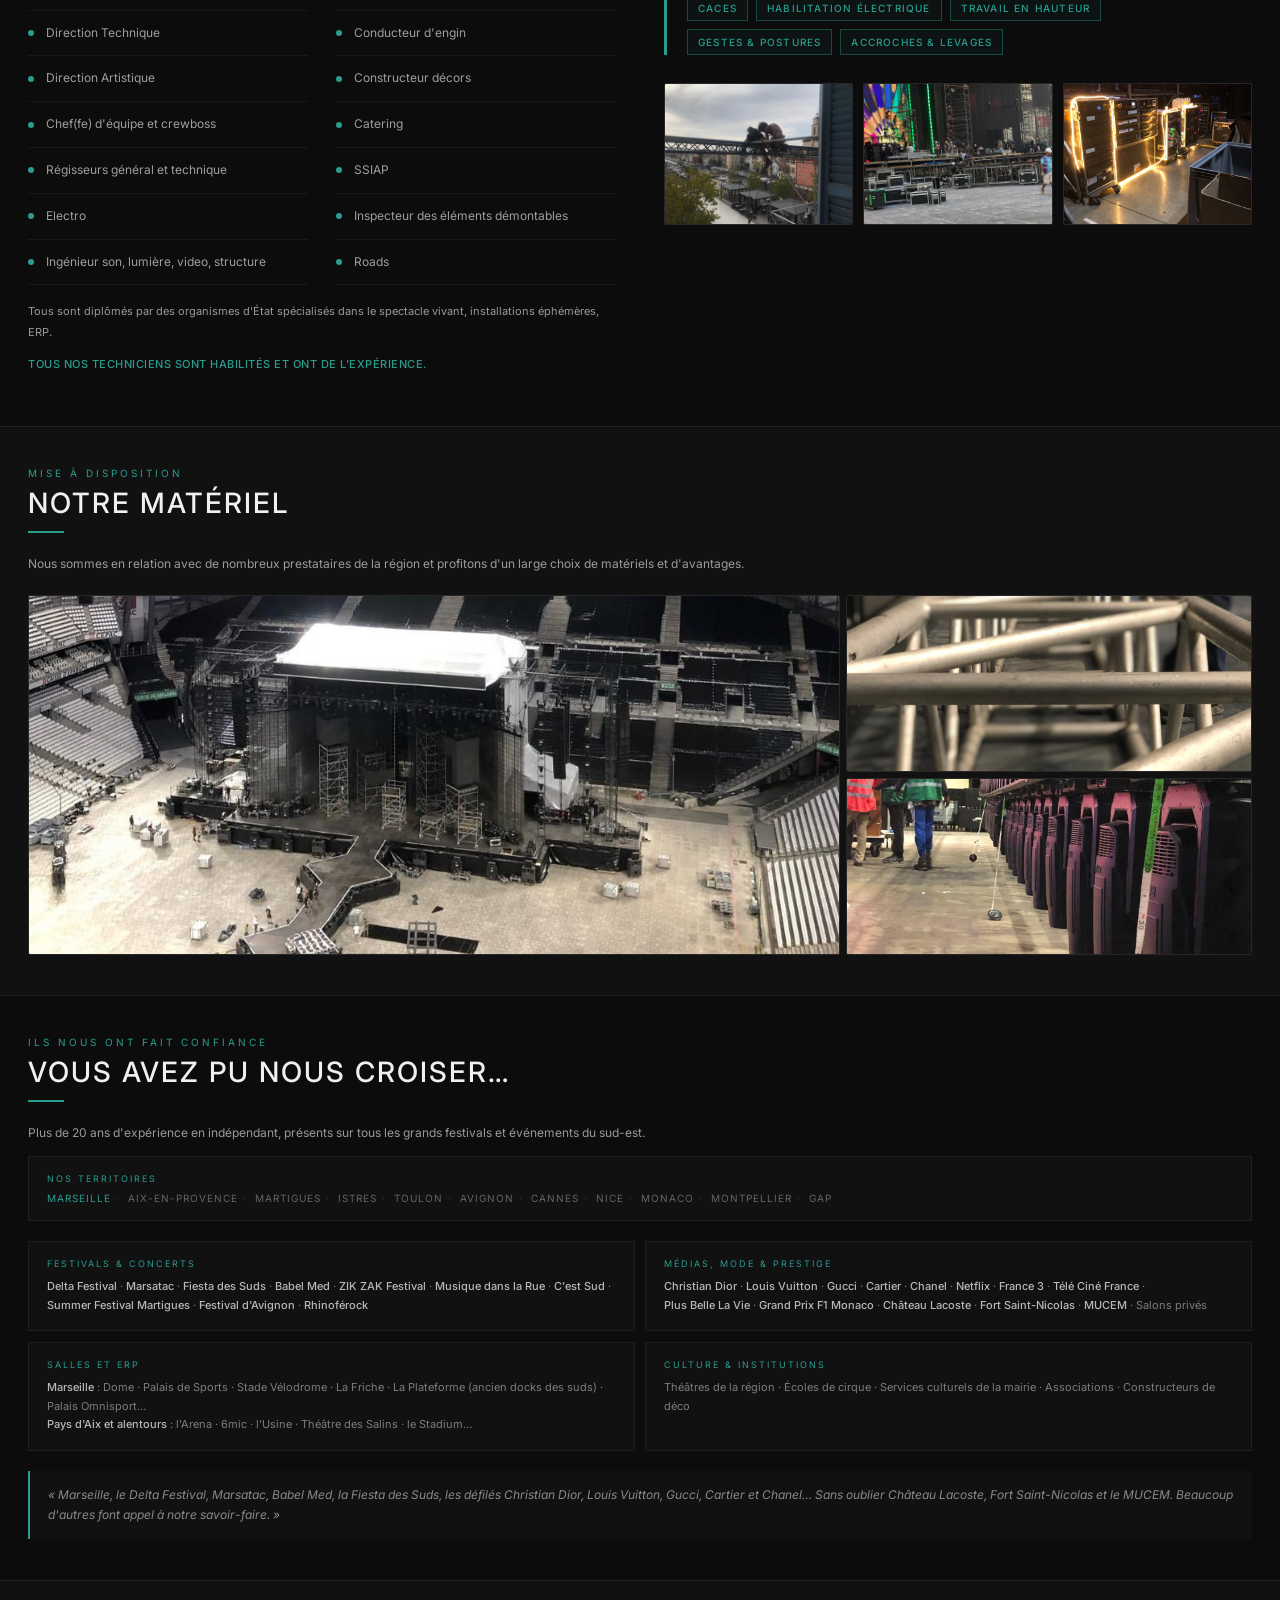
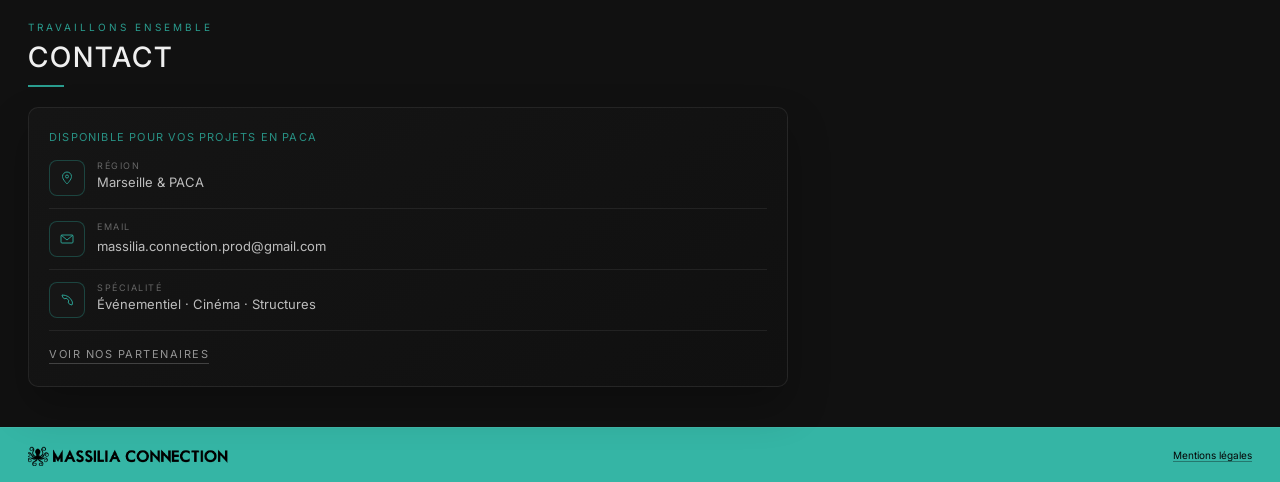
==== commit 5d05b5c2: "modif partenaire" ====
--- a/index.html
+++ b/index.html
@@ -84,8 +84,8 @@
         <img class="partner-logo" src="asset/partenaire/lafirme.png" alt="Logo La Firme">
         <span class="partner-name">La Firme</span>
       </a>
-      <a class="partner-card" href="https://www.start-up.fr" target="_blank" rel="noopener noreferrer">
-        <img class="partner-logo" src="https://www.google.com/s2/favicons?sz=128&domain_url=https://www.start-up.fr" alt="Logo STart’UP">
+      <a class="partner-card" href="https://www.assostartup.fr/" target="_blank" rel="noopener noreferrer">
+        <img class="partner-logo startup-logo" src="asset/partenaire/startup.avif" alt="Logo ST'ART'UP">
         <span class="partner-name">STart’UP (asso)</span>
       </a>
       <a class="partner-card" href="https://www.acces-scene.com" target="_blank" rel="noopener noreferrer">
@@ -97,7 +97,7 @@
         <span class="partner-name">Dushow</span>
       </a>
       <a class="partner-card" href="https://www.sgroup.fr" target="_blank" rel="noopener noreferrer">
-        <img class="partner-logo" src="https://www.google.com/s2/favicons?sz=128&domain_url=https://www.sgroup.fr" alt="Logo Sgroup">
+        <img class="partner-logo" src="https://encrypted-tbn0.gstatic.com/images?q=tbn:ANd9GcTuX3YEpPiNiaHgMZnETKW9UY2QxGLW_e_Zxw&s" alt="Logo Sgroup">
         <span class="partner-name">Sgroup</span>
       </a>
       <a class="partner-card" href="https://www.sound-project.fr" target="_blank" rel="noopener noreferrer">
@@ -127,6 +127,14 @@
       <a class="partner-card" href="https://www.gl-events.com" target="_blank" rel="noopener noreferrer">
         <img class="partner-logo" src="https://www.google.com/s2/favicons?sz=128&domain_url=https://www.gl-events.com" alt="Logo GL Évent">
         <span class="partner-name">GL Évent</span>
+      </a>
+      <a class="partner-card">
+        
+        <span class="partner-name">Jordan and Earth</span>
+      </a>
+      <a class="partner-card" href="https://crossroad-cafe.fr/" target="_blank" rel="noopener noreferrer">
+        <img class="partner-logo" src="[data-uri]" alt="Logo Cross Road">
+        <span class="partner-name">Cross Road</span>
       </a>
     </div>
   </div>
@@ -221,7 +229,7 @@
       <div class="ref-category">
         <div class="ref-cat-label">Festivals & concerts</div>
         <div class="ref-items">
-          <span class="ref-highlight">Delta Festival</span> · <span class="ref-highlight">Marsatac</span> · <span class="ref-highlight">Fiesta des Suds</span> · <span class="ref-highlight">Bebel Med</span> · <span class="ref-highlight">ZIK ZAK Festival</span> · <span class="ref-highlight">Musique dans la Rue</span> · <span class="ref-highlight">C'est Sud</span> · <span class="ref-highlight">Summer Festival Martigues</span> · <span class="ref-highlight">Festival d'Avignon</span> · <span class="ref-highlight">Rhinoférock</span>
+          <span class="ref-highlight">Delta Festival</span> · <span class="ref-highlight">Marsatac</span> · <span class="ref-highlight">Fiesta des Suds</span> · <span class="ref-highlight">Babel Med</span> · <span class="ref-highlight">ZIK ZAK Festival</span> · <span class="ref-highlight">Musique dans la Rue</span> · <span class="ref-highlight">C'est Sud</span> · <span class="ref-highlight">Summer Festival Martigues</span> · <span class="ref-highlight">Festival d'Avignon</span> · <span class="ref-highlight">Rhinoférock</span>
         </div>
       </div>
       <div class="ref-category">
@@ -246,7 +254,7 @@
     </div>
 
     <div class="quote-block">
-      « Marseille, le Delta Festival, Marsatac, Bebel Med, la Fiesta des Suds, les défilés Christian Dior, Louis Vuitton, Gucci, Cartier et Chanel… Sans oublier Château Lacoste, Fort Saint-Nicolas et le MUCEM. Beaucoup d'autres font appel à notre savoir-faire. »
+      « Marseille, le Delta Festival, Marsatac, Babel Med, la Fiesta des Suds, les défilés Christian Dior, Louis Vuitton, Gucci, Cartier et Chanel… Sans oublier Château Lacoste, Fort Saint-Nicolas et le MUCEM. Beaucoup d'autres font appel à notre savoir-faire. »
     </div>
   </div>
 
@@ -264,7 +272,7 @@
         </div>
         <div class="ci">
           <div class="ci-icon"><svg viewBox="0 0 14 14" xmlns="http://www.w3.org/2000/svg"><rect x="1" y="3" width="12" height="8" rx="1"/><polyline points="1,3 7,8 13,3"/></svg></div>
-          <div><div class="ci-lbl">Email</div><a class="ci-val" href="mailto:contact@massilia-connection.fr">contact@massilia-connection.fr</a></div>
+          <div><div class="ci-lbl">Email</div><a class="ci-val" href="mailto:contact@massilia-connection.fr">massilia.connection.prod@gmail.com</a></div>
         </div>
         <div class="ci">
           <div class="ci-icon"><svg viewBox="0 0 14 14" xmlns="http://www.w3.org/2000/svg"><path d="M2 2 Q2 5 5 6 L6 5 Q8 6 9 8 L8 9 Q9 12 12 12 Q13 10 12 8 Q9 2 2 2 Z"/></svg></div>
@@ -285,29 +293,7 @@
 
 </div>
 
-<script>
-  (function () {
-    var reduceMotion = window.matchMedia('(prefers-reduced-motion: reduce)').matches;
-    if (reduceMotion) return;
-
-    var targets = document.querySelectorAll('.hero, .stats-bar, .sec, .partner-card, .ref-category, .contact-card');
-    if (!targets.length) return;
-
-    document.body.classList.add('has-reveal');
-    targets.forEach(function (el) { el.classList.add('reveal'); });
-
-    var observer = new IntersectionObserver(function (entries, obs) {
-      entries.forEach(function (entry) {
-        if (entry.isIntersecting) {
-          entry.target.classList.add('in-view');
-          obs.unobserve(entry.target);
-        }
-      });
-    }, { threshold: 0.14, rootMargin: '0px 0px -30px 0px' });
-
-    targets.forEach(function (el) { observer.observe(el); });
-  })();
-</script>
+<script src="massilliaconnection.js"></script>
 
 </body>
 </html>
--- a/massilliaconnection.css
+++ b/massilliaconnection.css
@@ -99,7 +99,8 @@
     transition: border-color 0.2s ease, transform 0.2s ease, background 0.2s ease;
   }
   .partner-card:hover { border-color: rgba(42,157,143,0.55); background: #151515; transform: translateY(-2px); box-shadow: 0 10px 18px rgba(0,0,0,0.22); }
-  .partner-logo { width: 30px; height: 30px; border-radius: 5px; flex-shrink: 0; background: #0f0f0f; border: 1px solid rgba(255,255,255,0.08); }
+  .partner-logo { width: 30px; height: 30px; border-radius: 5px; flex-shrink: 0; background: #0f0f0f; border: 1px solid rgba(255,255,255,0.08); object-fit: contain; padding: 2px; }
+  .startup-logo { width: 44px; background: #ffffff; border-color: rgba(0,0,0,0.12); border-radius: 6px; padding: 2px 4px; }
   .partner-name { font-size: 11px; color: rgba(255,255,255,0.7); letter-spacing: 0.4px; line-height: 1.3; }
   .partner-hook { font-size: 14px; line-height: 1.55; color: rgba(255,255,255,0.9); font-weight: 600; max-width: 760px; margin-bottom: 10px; }
 
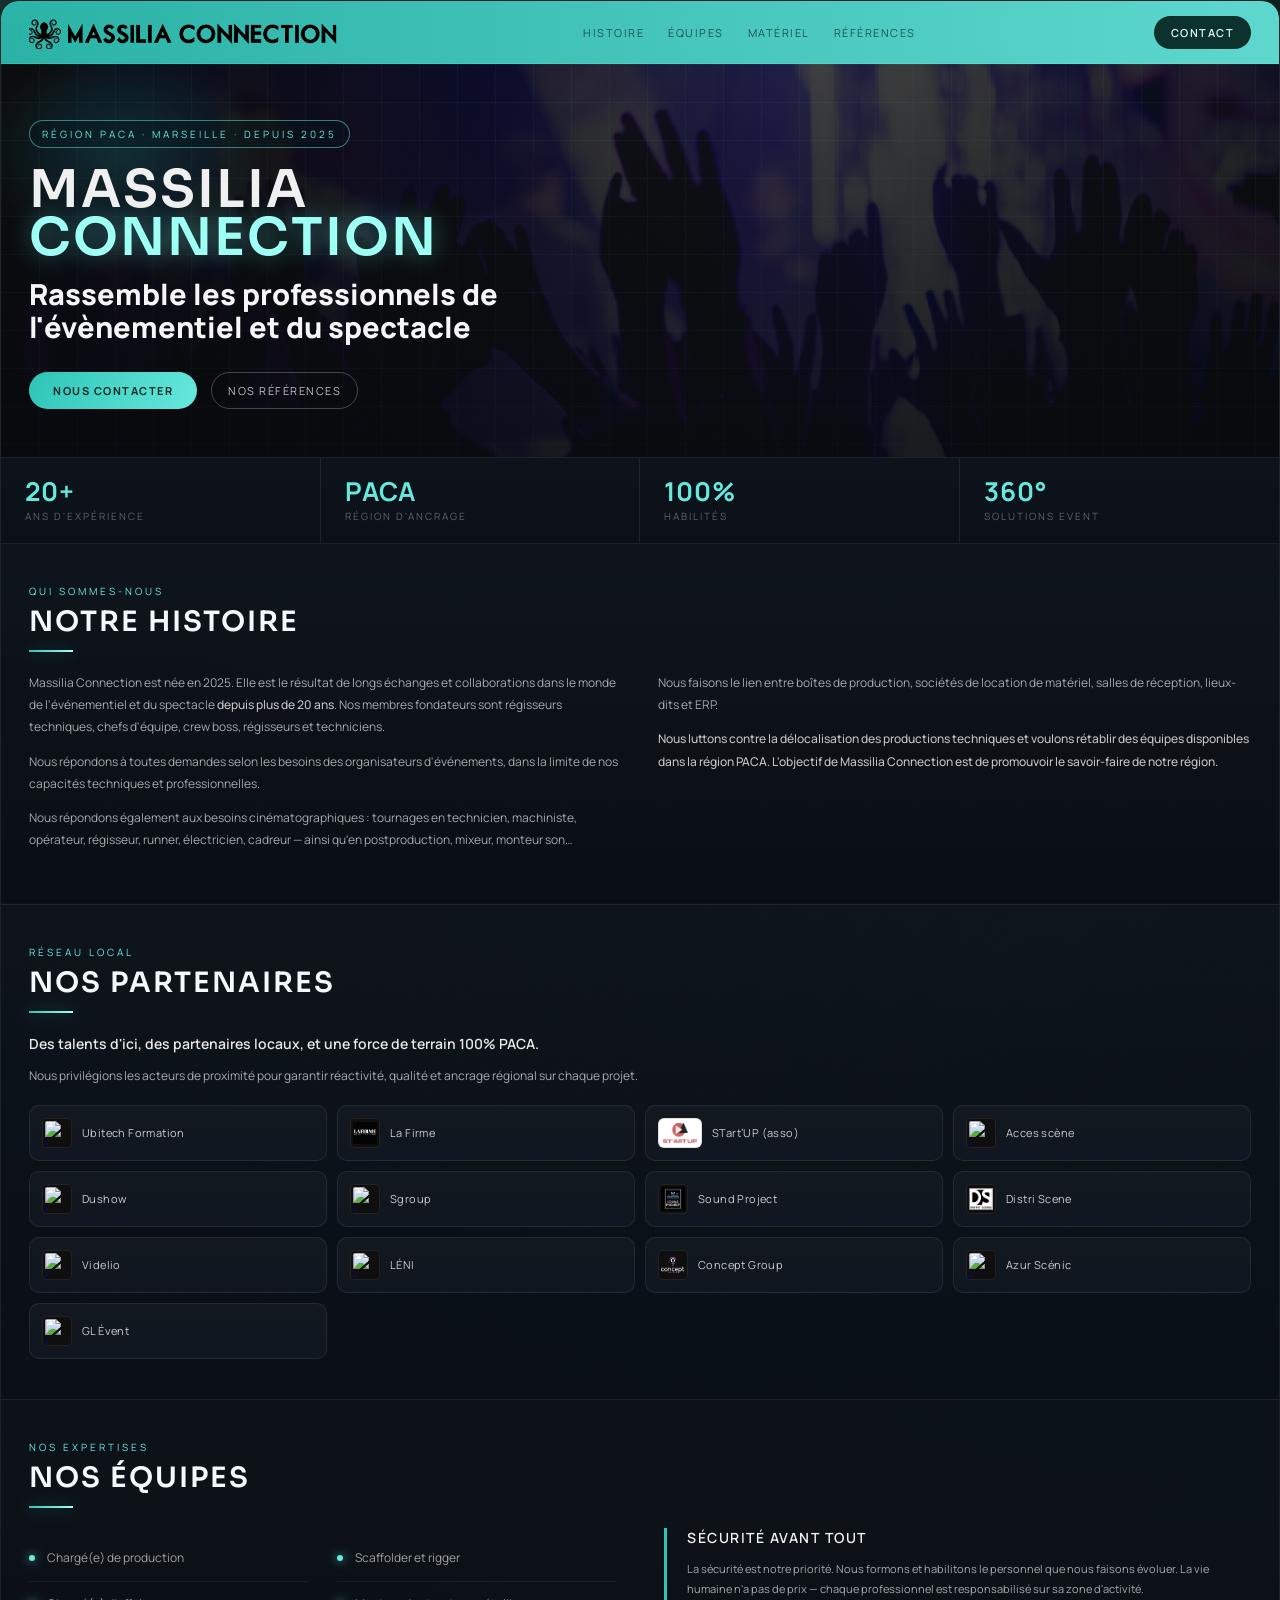
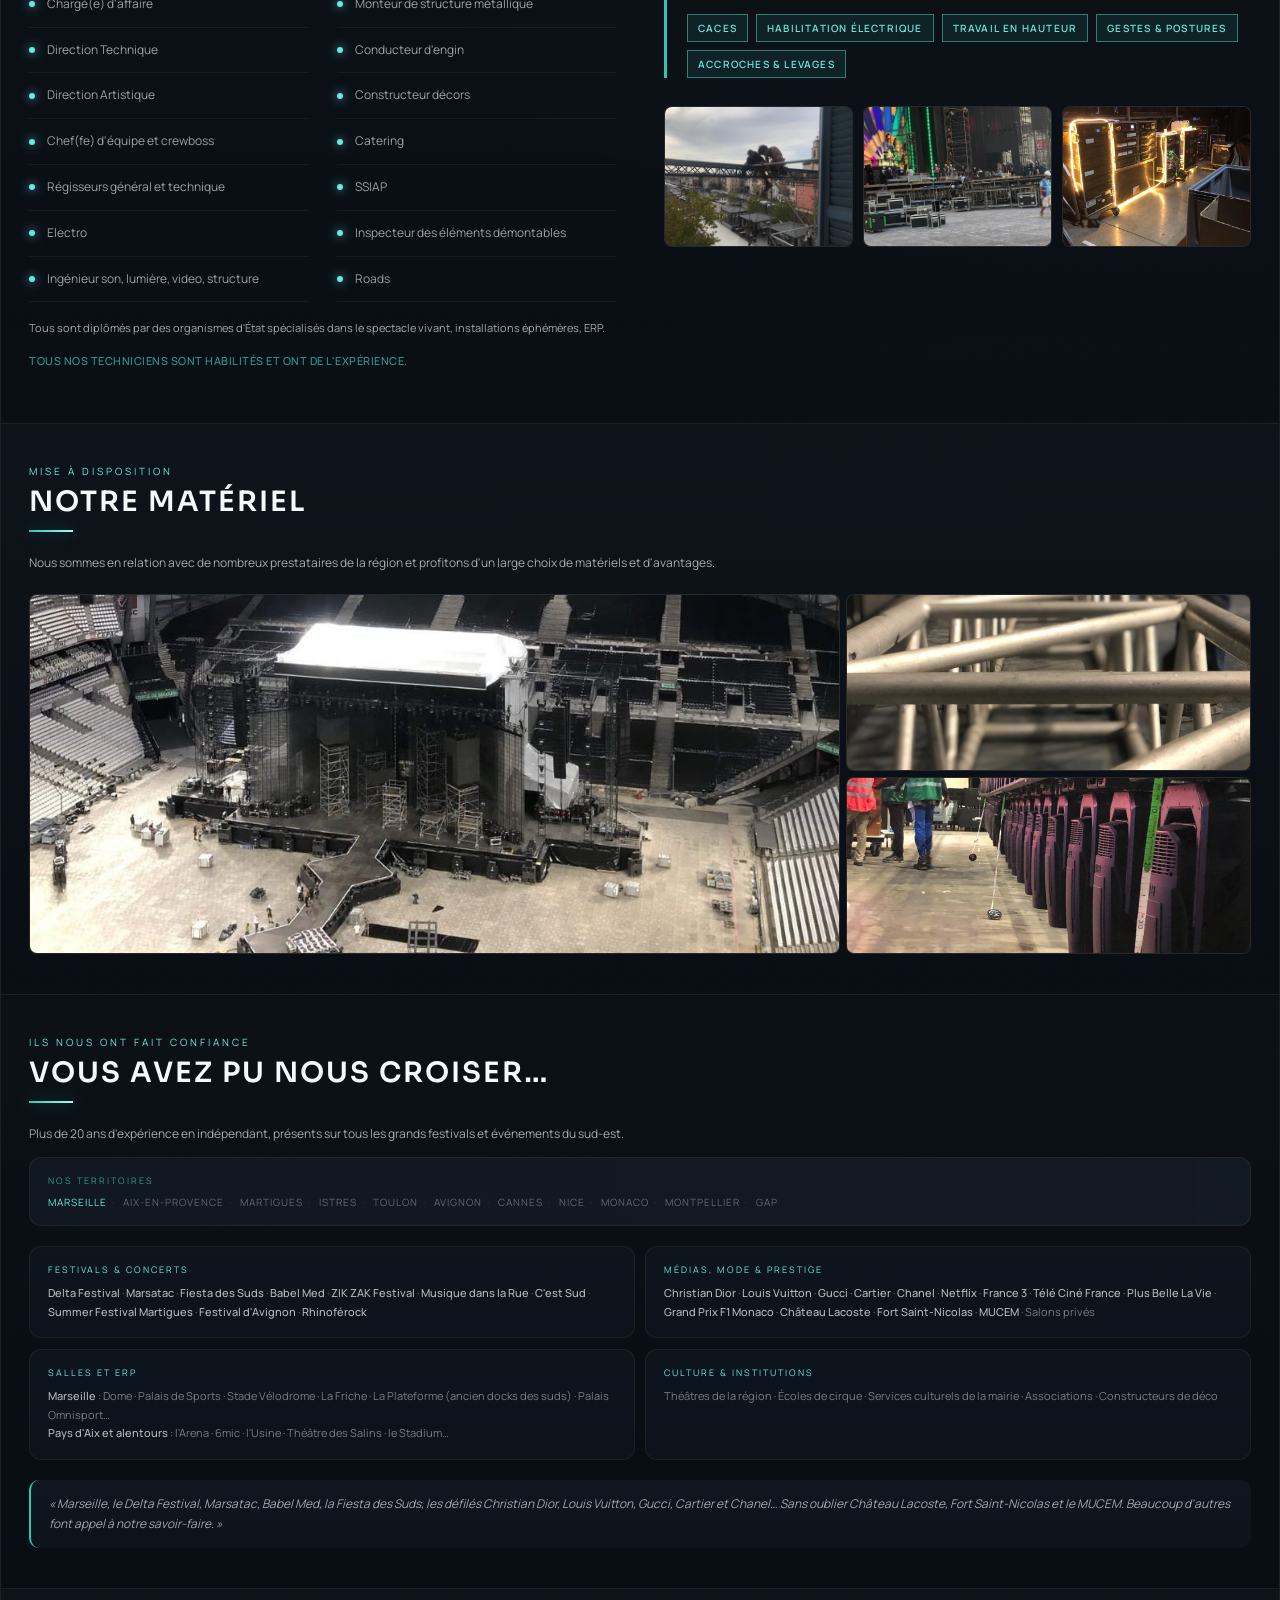
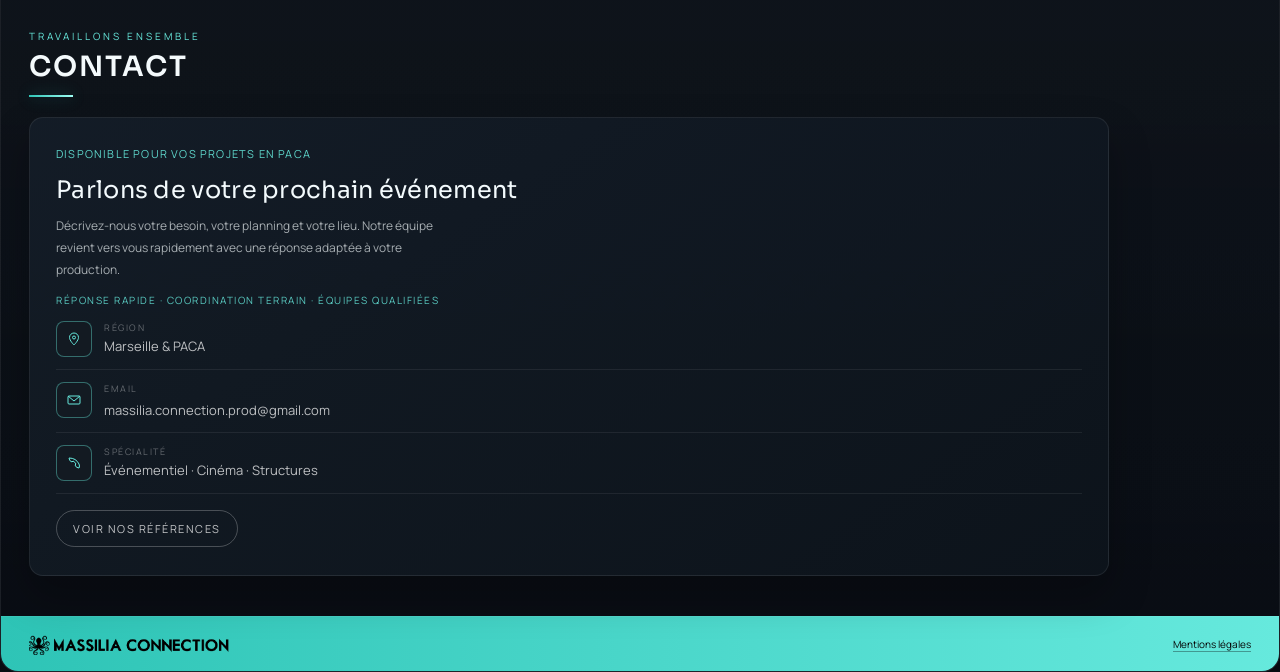
==== commit 3d777fde: "ajout animation" ====
--- a/index.html
+++ b/index.html
@@ -128,14 +128,7 @@
         <img class="partner-logo" src="https://www.google.com/s2/favicons?sz=128&domain_url=https://www.gl-events.com" alt="Logo GL Évent">
         <span class="partner-name">GL Évent</span>
       </a>
-      <a class="partner-card">
-        
-        <span class="partner-name">Jordan and Earth</span>
-      </a>
-      <a class="partner-card" href="https://crossroad-cafe.fr/" target="_blank" rel="noopener noreferrer">
-        <img class="partner-logo" src="[data-uri]" alt="Logo Cross Road">
-        <span class="partner-name">Cross Road</span>
-      </a>
+      
     </div>
   </div>
 
@@ -264,22 +257,25 @@
     <div class="sec-heading">Contact</div>
     <div class="teal-bar"></div>
     <div class="contact-grid">
-      <div class="contact-card">
+      <div class="contact-card contact-main">
         <div class="contact-note">Disponible pour vos projets en PACA</div>
+        <div class="contact-title">Parlons de votre prochain événement</div>
+        <div class="para contact-intro">Décrivez-nous votre besoin, votre planning et votre lieu. Notre équipe revient vers vous rapidement avec une réponse adaptée à votre production.</div>
+        <div class="contact-inline-meta">Réponse rapide · Coordination terrain · Équipes qualifiées</div>
         <div class="ci">
           <div class="ci-icon"><svg viewBox="0 0 14 14" xmlns="http://www.w3.org/2000/svg"><path d="M7 1 C4.5 1 2.5 3 2.5 5.5 C2.5 8.5 7 13 7 13 C7 13 11.5 8.5 11.5 5.5 C11.5 3 9.5 1 7 1 Z"/><circle cx="7" cy="5.5" r="1.5"/></svg></div>
           <div><div class="ci-lbl">Région</div><div class="ci-val">Marseille & PACA</div></div>
         </div>
         <div class="ci">
           <div class="ci-icon"><svg viewBox="0 0 14 14" xmlns="http://www.w3.org/2000/svg"><rect x="1" y="3" width="12" height="8" rx="1"/><polyline points="1,3 7,8 13,3"/></svg></div>
-          <div><div class="ci-lbl">Email</div><a class="ci-val" href="mailto:contact@massilia-connection.fr">massilia.connection.prod@gmail.com</a></div>
+          <div><div class="ci-lbl">Email</div><a class="ci-val" href="mailto:massilia.connection.prod@gmail.com">massilia.connection.prod@gmail.com</a></div>
         </div>
         <div class="ci">
           <div class="ci-icon"><svg viewBox="0 0 14 14" xmlns="http://www.w3.org/2000/svg"><path d="M2 2 Q2 5 5 6 L6 5 Q8 6 9 8 L8 9 Q9 12 12 12 Q13 10 12 8 Q9 2 2 2 Z"/></svg></div>
           <div><div class="ci-lbl">Spécialité</div><div class="ci-val">Événementiel · Cinéma · Structures</div></div>
         </div>
         <div class="contact-actions">
-          <a class="btn-ghost" href="#partenaires">Voir nos partenaires</a>
+          <a class="btn-ghost" href="#references">Voir nos références</a>
         </div>
       </div>
     </div>
--- a/massilliaconnection.css
+++ b/massilliaconnection.css
@@ -1,47 +1,133 @@
-﻿@import url('https://fonts.googleapis.com/css2?family=Inter:wght@400;500;600;700&display=swap');
+﻿@import url('https://fonts.googleapis.com/css2?family=Manrope:wght@400;500;600;700;800&family=Sora:wght@500;600;700&display=swap');
+
+  :root {
+    --bg-main: #070b10;
+    --bg-panel: #0f151b;
+    --bg-panel-soft: #131a22;
+    --text-main: #eef4f8;
+    --text-soft: rgba(238,244,248,0.67);
+    --accent: #2ec4b6;
+    --accent-2: #66e9dd;
+    --line: rgba(255,255,255,0.08);
+    --glow: rgba(46,196,182,0.24);
+  }
 
   * { margin: 0; padding: 0; box-sizing: border-box; }
   html { scroll-behavior: smooth; }
-  body { background: radial-gradient(circle at 20% -10%, rgba(42,157,143,0.12), transparent 35%), #090909; }
-  .frame { border: 0.5px solid var(--color-border-tertiary); border-radius: var(--border-radius-lg); overflow: hidden; background: #0c0c0c; color: #e0e0e0; font-family: 'Inter', 'Segoe UI', sans-serif; box-shadow: 0 24px 70px rgba(0,0,0,0.45); }
-  .nav { display: flex; align-items: center; justify-content: space-between; padding: 14px 28px; border-bottom: 0.5px solid rgba(255,255,255,0.07); background: rgba(42,157,143,0.96); color : #0c0c0c; position: sticky; top: 0; z-index: 40; backdrop-filter: blur(8px); }
+  body {
+    min-height: 100vh;
+    background:
+      radial-gradient(circle at 6% 0%, rgba(102,233,221,0.2) 0%, rgba(102,233,221,0) 40%),
+      radial-gradient(circle at 92% 18%, rgba(46,196,182,0.17) 0%, rgba(46,196,182,0) 36%),
+      linear-gradient(145deg, #05080d 0%, #0a1017 55%, #090e15 100%);
+    color: var(--text-main);
+    font-family: 'Manrope', 'Segoe UI', sans-serif;
+    animation: pageHue 18s ease-in-out infinite alternate;
+    overflow-x: hidden;
+  }
+  body::before {
+    content: '';
+    position: fixed;
+    inset: 0;
+    pointer-events: none;
+    background: radial-gradient(circle at var(--mouse-x, 50%) var(--mouse-y, 30%), rgba(102,233,221,0.08), transparent 28%);
+    z-index: 1;
+  }
+  body::after {
+    content: '';
+    position: fixed;
+    inset: 0;
+    pointer-events: none;
+    background-image: radial-gradient(rgba(255,255,255,0.08) 0.4px, transparent 0.4px);
+    background-size: 3px 3px;
+    opacity: 0.08;
+    z-index: 0;
+  }
+  .scroll-progress {
+    position: fixed;
+    top: 0;
+    left: 0;
+    width: 100%;
+    height: 3px;
+    transform-origin: 0 50%;
+    transform: scaleX(0);
+    background: linear-gradient(90deg, #2ec4b6 0%, #66e9dd 52%, #d2fffb 100%);
+    box-shadow: 0 0 16px rgba(102,233,221,0.65);
+    z-index: 120;
+  }
+  .frame {
+    position: relative;
+    z-index: 2;
+    border: 1px solid var(--line);
+    border-radius: 18px;
+    overflow: hidden;
+    background: linear-gradient(180deg, rgba(12,18,25,0.93), rgba(9,13,19,0.95));
+    color: var(--text-main);
+    box-shadow: 0 24px 70px rgba(0,0,0,0.45);
+  }
+  .nav { display: flex; align-items: center; justify-content: space-between; padding: 14px 28px; border-bottom: 0.5px solid var(--line); background: linear-gradient(90deg, rgba(46,196,182,0.9), rgba(102,233,221,0.92)); color : #07231f; position: sticky; top: 0; z-index: 40; backdrop-filter: blur(10px); animation: navDrop 0.8s cubic-bezier(0.2, 0.8, 0.2, 1) both; transition: padding 0.26s ease, box-shadow 0.26s ease, background 0.26s ease; }
+  .nav.nav-scrolled {
+    padding: 10px 24px;
+    background: linear-gradient(90deg, rgba(46,196,182,0.82), rgba(102,233,221,0.84));
+    box-shadow: 0 12px 28px rgba(4,20,19,0.28);
+  }
   .nav-brand { display: flex; align-items: center; gap: 9px; }
   .nav-name { font-size: 13px; font-weight: 500; letter-spacing: 2px; text-transform: uppercase; color: #141414; }
   .nav-links { display: flex; gap: 24px; }
-  .nav-links a { font-size: 11px; letter-spacing: 1.5px; text-transform: uppercase; color: rgba(8, 8, 8, 0.55); text-decoration: none; transition: color 0.22s ease; }
-  .nav-links a:hover { color: #0c0c0c; }
-  .nav-cta { font-size: 11px; letter-spacing: 1.5px; text-transform: uppercase; background: #2a9d8f; color: #0c0c0c; padding: 7px 16px; font-weight: 500; text-decoration: none; border: 1px solid rgba(12,12,12,0.22); transition: transform 0.22s ease, box-shadow 0.22s ease; }
-  .nav-cta:hover { transform: translateY(-1px); box-shadow: 0 6px 16px rgba(0,0,0,0.22); }
-  .hero { padding: 56px 28px 48px; background: #0c0c0c; position: relative; overflow: hidden; }
+  .nav-links a { font-size: 11px; letter-spacing: 1.5px; text-transform: uppercase; color: rgba(7, 35, 31, 0.7); text-decoration: none; transition: color 0.22s ease, opacity 0.22s ease; }
+  .nav-links a:hover { color: #031412; opacity: 1; }
+  .nav-links a.active { color: #031412; position: relative; }
+  .nav-links a.active::after {
+    content: '';
+    position: absolute;
+    left: 0;
+    right: 0;
+    bottom: -6px;
+    height: 2px;
+    background: rgba(3,20,18,0.78);
+    border-radius: 2px;
+  }
+  .nav-cta { font-size: 11px; letter-spacing: 1.5px; text-transform: uppercase; background: rgba(7, 35, 31, 0.92); color: #d8fffa; padding: 8px 16px; font-weight: 600; text-decoration: none; border: 1px solid rgba(7,35,31,0.2); border-radius: 999px; transition: transform 0.22s ease, box-shadow 0.22s ease; }
+  .nav-cta:hover { transform: translateY(-1px); box-shadow: 0 8px 18px rgba(5,24,22,0.35); }
+  .hero { padding: 56px 28px 48px; background: #0c0c0c; position: relative; overflow: hidden; isolation: isolate; }
   .hero::before { content: ''; position: absolute; inset: 0; background: linear-gradient(100deg, rgba(12,12,12,0.92) 20%, rgba(12,12,12,0.7) 58%, rgba(12,12,12,0.88) 100%), url('asset/image/pexels-rahulp9800-1652353.jpg') center/cover no-repeat; z-index: 0; }
-  .hero-grid { position: absolute; inset: 0; background-image: linear-gradient(rgba(42,157,143,0.06) 1px, transparent 1px), linear-gradient(90deg, rgba(42,157,143,0.06) 1px, transparent 1px); background-size: 40px 40px; }
-  .hero-glow { position: absolute; top: -30px; left: -40px; width: 320px; height: 240px; background: radial-gradient(ellipse, rgba(42,157,143,0.13) 0%, transparent 65%); }
+  .hero::after { content: ''; position: absolute; inset: 0; background: linear-gradient(180deg, rgba(5,8,13,0.15), rgba(5,8,13,0.65)); z-index: 1; }
+  .hero-grid { position: absolute; inset: 0; background-image: linear-gradient(rgba(102,233,221,0.08) 1px, transparent 1px), linear-gradient(90deg, rgba(102,233,221,0.08) 1px, transparent 1px); background-size: 38px 38px; opacity: 0.7; animation: driftGrid 16s linear infinite; }
+  .hero-glow { position: absolute; top: -30px; left: -40px; width: 320px; height: 240px; background: radial-gradient(ellipse, rgba(46,196,182,0.25) 0%, transparent 65%); filter: blur(4px); animation: pulseGlow 5s ease-in-out infinite; }
   .hero-inner { position: relative; z-index: 2; max-width: 480px; animation: heroRise 0.9s ease-out 0.1s both; }
-  .hero-tag { display: inline-block; font-size: 10px; letter-spacing: 3px; text-transform: uppercase; color: #2a9d8f; border: 1px solid rgba(42,157,143,0.35); padding: 4px 10px; margin-bottom: 18px; }
-  .hero-title { font-size: 52px; font-weight: 500; letter-spacing: 3px; line-height: 0.92; color: #f0f0f0; text-transform: uppercase; margin-bottom: 16px; }
-  .hero-title .accent { color: #2a9d8f; }
+  .hero-tag { display: inline-block; font-size: 10px; letter-spacing: 3px; text-transform: uppercase; color: var(--accent-2); border: 1px solid rgba(102,233,221,0.5); background: rgba(6,23,27,0.38); backdrop-filter: blur(4px); border-radius: 999px; padding: 6px 12px; margin-bottom: 18px; }
+  .hero-title { font-size: 52px; font-family: 'Sora', sans-serif; font-weight: 600; letter-spacing: 2px; line-height: 0.92; color: #f0f0f0; text-transform: uppercase; margin-bottom: 16px; }
+  .hero-title .accent { color: #9efff5; text-shadow: 0 0 24px rgba(102,233,221,0.45); }
   .hero-sub { font-size: 29px; font-weight: 800; line-height: 1.15; color: #f6f6f6; margin-bottom: 28px; max-width: 620px; text-wrap: balance; }
   .hero-btns { display: flex; gap: 14px; align-items: center; }
-  .btn-main { font-size: 11px; letter-spacing: 1.5px; text-transform: uppercase; font-weight: 500; background: #2a9d8f; color: #0c0c0c; padding: 10px 22px; display: inline-block; transition: transform 0.24s ease, box-shadow 0.24s ease, background 0.24s ease; }
-  .btn-main:hover { transform: translateY(-2px); background: #35b5a5; box-shadow: 0 10px 22px rgba(42,157,143,0.28); }
-  .btn-ghost { font-size: 11px; letter-spacing: 1.5px; text-transform: uppercase; color: rgba(255,255,255,0.55); border-bottom: 1px solid rgba(255,255,255,0.2); padding-bottom: 2px; transition: color 0.2s ease, border-color 0.2s ease; }
-  .btn-ghost:hover { color: rgba(255,255,255,0.85); border-bottom-color: rgba(42,157,143,0.55); }
+  .btn-main { font-size: 11px; letter-spacing: 1.5px; text-transform: uppercase; font-weight: 700; background: linear-gradient(120deg, #2ec4b6 0%, #66e9dd 100%); color: #052823; padding: 11px 24px; border-radius: 999px; display: inline-block; transition: transform 0.24s ease, box-shadow 0.24s ease, filter 0.24s ease; }
+  .btn-main:hover { transform: translateY(-3px) scale(1.01); box-shadow: 0 14px 28px rgba(46,196,182,0.38); filter: saturate(1.08); }
+  .btn-ghost { font-size: 11px; letter-spacing: 1.5px; text-transform: uppercase; color: rgba(255,255,255,0.74); border: 1px solid rgba(255,255,255,0.24); border-radius: 999px; padding: 10px 16px; transition: color 0.2s ease, border-color 0.2s ease, background 0.2s ease, transform 0.2s ease; }
+  .btn-ghost:hover { color: #f6fffd; border-color: rgba(102,233,221,0.62); background: rgba(102,233,221,0.08); transform: translateY(-2px); }
   a.btn-main, a.btn-ghost { text-decoration: none; }
 
-  .stats-bar { display: grid; grid-template-columns: repeat(4, 1fr); border-top: 0.5px solid rgba(255,255,255,0.07); }
-  .stat-item { padding: 20px 24px; border-right: 0.5px solid rgba(255,255,255,0.07); transition: background 0.25s ease; }
-  .stat-item:hover { background: rgba(42,157,143,0.06); }
+  .stats-bar { display: grid; grid-template-columns: repeat(4, 1fr); border-top: 0.5px solid var(--line); background: linear-gradient(180deg, rgba(14,20,28,0.82), rgba(11,16,23,0.82)); }
+  .stat-item { padding: 20px 24px; border-right: 0.5px solid var(--line); transition: background 0.25s ease, transform 0.25s ease; }
+  .stat-item:hover { background: rgba(46,196,182,0.1); transform: translateY(-2px); }
   .stat-item:last-child { border-right: none; }
-  .stat-num { font-size: 26px; font-weight: 500; color: #2a9d8f; letter-spacing: 1px; line-height: 1; }
+  .stat-num { font-size: 26px; font-weight: 700; color: var(--accent-2); letter-spacing: 1px; line-height: 1; }
   .stat-lbl { font-size: 10px; letter-spacing: 2px; text-transform: uppercase; color: rgba(255,255,255,0.35); margin-top: 5px; }
 
   /* SECTION GENERIC */
-  .sec { padding: 40px 28px; border-top: 0.5px solid rgba(255,255,255,0.07); }
-  .sec.alt { background: #111; }
-  .sec-tag { font-size: 10px; letter-spacing: 3px; text-transform: uppercase; color: #2a9d8f; margin-bottom: 10px; }
-  .sec-heading { font-size: 28px; font-weight: 500; letter-spacing: 2px; text-transform: uppercase; color: #f0f0f0; line-height: 1; margin-bottom: 14px; }
-  .teal-bar { width: 36px; height: 2px; background: #2a9d8f; margin-bottom: 20px; }
-  .para { font-size: 12px; line-height: 1.85; color: rgba(255,255,255,0.58); margin-bottom: 12px; }
+  .sec { padding: 40px 28px; border-top: 0.5px solid var(--line); position: relative; }
+  .sec::before {
+    content: '';
+    position: absolute;
+    inset: 0;
+    pointer-events: none;
+    background: linear-gradient(180deg, rgba(255,255,255,0.02), rgba(255,255,255,0));
+    opacity: 0.7;
+  }
+  .sec.alt { background: linear-gradient(180deg, rgba(12,18,25,0.74), rgba(10,14,21,0.86)); }
+  .sec-tag { font-size: 10px; letter-spacing: 3px; text-transform: uppercase; color: var(--accent-2); margin-bottom: 10px; }
+  .sec-heading { font-size: 28px; font-family: 'Sora', sans-serif; font-weight: 600; letter-spacing: 2px; text-transform: uppercase; color: #f4fafc; line-height: 1; margin-bottom: 14px; }
+  .teal-bar { width: 44px; height: 2px; background: linear-gradient(90deg, #2ec4b6, #9efff5); margin-bottom: 20px; box-shadow: 0 0 15px rgba(46,196,182,0.42); }
+  .para { font-size: 12px; line-height: 1.85; color: var(--text-soft); margin-bottom: 12px; }
   .para strong { color: rgba(255,255,255,0.75); font-weight: 500; }
 
   /* QUI SOMMES NOUS — 2 cols */
@@ -51,17 +137,19 @@
   .teams-grid { display: grid; grid-template-columns: 1fr 1fr; gap: 48px; margin-top: 4px; }
   .team-list { list-style: none; margin-top: 8px; columns: 2; gap: 24px; column-gap: 28px; }
   .team-list li { display: flex; align-items: center; gap: 12px; padding: 14px 0; border-bottom: 0.5px solid rgba(255,255,255,0.05); font-size: 12px; color: rgba(255,255,255,0.6); line-height: 1.4; break-inside: avoid; }
-  .team-list li::before { content: ''; width: 6px; height: 6px; background: #2a9d8f; flex-shrink: 0; border-radius: 50%; }
-  .sec-block { border-left: 3px solid #2a9d8f; padding-left: 20px; margin-bottom: 28px; }
+  .team-list li::before { content: ''; width: 6px; height: 6px; background: var(--accent-2); box-shadow: 0 0 10px rgba(102,233,221,0.8); flex-shrink: 0; border-radius: 50%; }
+  .sec-block { border-left: 3px solid var(--accent); padding-left: 20px; margin-bottom: 28px; }
   .sec-block-title { font-size: 14px; font-weight: 600; letter-spacing: 1.5px; text-transform: uppercase; color: #f0f0f0; margin-bottom: 12px; }
   .certifs { display: flex; flex-wrap: wrap; gap: 8px; margin-top: 14px; }
-  .stag { font-size: 10px; letter-spacing: 1.2px; text-transform: uppercase; color: #2a9d8f; border: 1px solid rgba(42,157,143,0.4); padding: 6px 10px; font-weight: 500; background: rgba(42,157,143,0.05); }
+  .stag { font-size: 10px; letter-spacing: 1.2px; text-transform: uppercase; color: var(--accent-2); border: 1px solid rgba(102,233,221,0.45); padding: 6px 10px; font-weight: 600; background: rgba(46,196,182,0.09); }
 
   /* PHOTOS PLACEHOLDER */
   .photos { display: grid; grid-template-columns: repeat(3, 1fr); gap: 10px; margin-top: 24px; }
-  .photo { background: #1a1a1a; border: 0.5px solid rgba(255,255,255,0.06); aspect-ratio: 4/3; display: flex; align-items: center; justify-content: center; overflow: hidden; border-radius: 2px; }
+  .photo { background: #1a1a1a; border: 0.5px solid rgba(255,255,255,0.06); aspect-ratio: 4/3; display: flex; align-items: center; justify-content: center; overflow: hidden; border-radius: 8px; transition: transform 0.35s ease, box-shadow 0.35s ease, border-color 0.35s ease; }
   .photo svg { width: 22px; height: 22px; opacity: 0.2; }
-  .photo img { width: 100%; height: 100%; object-fit: cover; object-position: center; }
+  .photo img { width: 100%; height: 100%; object-fit: cover; object-position: center; transition: transform 0.45s ease; }
+  .photo:hover { transform: translateY(-3px); border-color: rgba(102,233,221,0.3); box-shadow: 0 16px 30px rgba(0,0,0,0.35); }
+  .photo:hover img { transform: scale(1.04); }
 
   /* MATÉRIEL */
   .mat-photos { display: grid; grid-template-columns: 2fr 1fr; grid-template-rows: 1fr 1fr; gap: 6px; margin-top: 20px; height: 360px; }
@@ -72,43 +160,46 @@
 
   /* RÉFÉRENCES */
   .refs-grid { display: grid; grid-template-columns: repeat(2, 1fr); gap: 10px; margin-top: 20px; }
-  .ref-category { background: #111; border: 0.5px solid rgba(255,255,255,0.06); padding: 16px 18px; transition: transform 0.24s ease, border-color 0.24s ease; }
-  .ref-category:hover { transform: translateY(-2px); border-color: rgba(42,157,143,0.35); }
-  .ref-cat-label { font-size: 9px; letter-spacing: 2px; text-transform: uppercase; color: #2a9d8f; margin-bottom: 8px; }
+  .ref-category { background: linear-gradient(180deg, rgba(17,24,33,0.7), rgba(14,20,29,0.84)); border: 0.5px solid rgba(255,255,255,0.06); border-radius: 12px; padding: 16px 18px; transition: transform 0.24s ease, border-color 0.24s ease, box-shadow 0.24s ease; }
+  .ref-category:hover { transform: translateY(-3px); border-color: rgba(102,233,221,0.44); box-shadow: 0 16px 28px rgba(0,0,0,0.25); }
+  .ref-cat-label { font-size: 9px; letter-spacing: 2px; text-transform: uppercase; color: var(--accent-2); margin-bottom: 8px; }
   .ref-items { font-size: 11px; line-height: 1.7; color: rgba(255,255,255,0.45); }
   .ref-highlight { display: inline-block; color: rgba(255,255,255,0.7); font-weight: 500; }
-  .ref-map-bar { background: #111; border: 0.5px solid rgba(255,255,255,0.06); padding: 16px 18px; grid-column: 1 / -1; margin-top: 0; }
+  .ref-map-bar { background: linear-gradient(90deg, rgba(16,23,32,0.9), rgba(18,26,36,0.86)); border: 0.5px solid rgba(255,255,255,0.06); border-radius: 12px; padding: 16px 18px; grid-column: 1 / -1; margin-top: 0; }
   .ref-map-inner { display: flex; align-items: center; gap: 8px; flex-wrap: wrap; }
   .ref-city { font-size: 10px; letter-spacing: 1px; text-transform: uppercase; color: rgba(255,255,255,0.35); display: flex; align-items: center; gap: 5px; }
   .ref-city::after { content: '·'; color: rgba(42,157,143,0.4); }
   .ref-city:last-child::after { display: none; }
-  .ref-city.active { color: #2a9d8f; }
-  .quote-block { border-left: 2px solid #2a9d8f; padding: 14px 18px; background: #111; margin-top: 20px; font-size: 12px; font-style: italic; color: rgba(255,255,255,0.5); line-height: 1.7; }
+  .ref-city.active { color: var(--accent-2); }
+  .quote-block { border-left: 2px solid var(--accent); padding: 14px 18px; background: linear-gradient(180deg, rgba(17,24,33,0.88), rgba(14,20,29,0.88)); border-radius: 10px; margin-top: 20px; font-size: 12px; font-style: italic; color: rgba(255,255,255,0.62); line-height: 1.7; }
   .nav-logo { height: 34px; width: auto; display: block; background: transparent; filter: brightness(0) saturate(100%); }
 
   /* PARTENAIRES */
   .partners-grid { display: grid; grid-template-columns: repeat(4, minmax(0, 1fr)); gap: 10px; margin-top: 18px; }
   .partner-card {
+    --tilt-x: 0px;
+    --tilt-y: 0px;
     display: flex;
     align-items: center;
     gap: 10px;
     padding: 12px;
     border: 0.5px solid rgba(255,255,255,0.08);
-    background: #121212;
+    border-radius: 10px;
+    background: linear-gradient(180deg, rgba(19,26,34,0.85), rgba(17,24,33,0.85));
     text-decoration: none;
-    transition: border-color 0.2s ease, transform 0.2s ease, background 0.2s ease;
-  }
-  .partner-card:hover { border-color: rgba(42,157,143,0.55); background: #151515; transform: translateY(-2px); box-shadow: 0 10px 18px rgba(0,0,0,0.22); }
+    transition: border-color 0.2s ease, transform 0.2s ease, background 0.2s ease, box-shadow 0.2s ease;
+  }
+  .partner-card:hover { border-color: rgba(102,233,221,0.6); background: linear-gradient(180deg, rgba(21,30,40,0.95), rgba(18,27,36,0.95)); transform: translate3d(var(--tilt-x), var(--tilt-y), 0); box-shadow: 0 16px 30px rgba(0,0,0,0.34); }
   .partner-logo { width: 30px; height: 30px; border-radius: 5px; flex-shrink: 0; background: #0f0f0f; border: 1px solid rgba(255,255,255,0.08); object-fit: contain; padding: 2px; }
   .startup-logo { width: 44px; background: #ffffff; border-color: rgba(0,0,0,0.12); border-radius: 6px; padding: 2px 4px; }
-  .partner-name { font-size: 11px; color: rgba(255,255,255,0.7); letter-spacing: 0.4px; line-height: 1.3; }
+  .partner-name { font-size: 11px; color: rgba(255,255,255,0.78); letter-spacing: 0.4px; line-height: 1.3; }
   .partner-hook { font-size: 14px; line-height: 1.55; color: rgba(255,255,255,0.9); font-weight: 600; max-width: 760px; margin-bottom: 10px; }
 
   @media (max-width: 960px) {
     .partners-grid { grid-template-columns: repeat(3, minmax(0, 1fr)); }
   }
   @media (max-width: 680px) {
-    .nav { padding: 12px 16px; flex-wrap: wrap; gap: 10px; }
+    .nav, .nav.nav-scrolled { padding: 12px 16px; flex-wrap: wrap; gap: 10px; }
     .nav-links { width: 100%; justify-content: space-between; }
     .hero { padding: 42px 16px 34px; }
     .hero-title { font-size: 42px; }
@@ -123,35 +214,46 @@
   }
 
   /* CONTACT */
-  .contact-grid { display: grid; grid-template-columns: 1fr; gap: 24px; }
-  .contact-card { max-width: 760px; background: linear-gradient(145deg, #151515 0%, #101010 100%); border: 0.5px solid rgba(255,255,255,0.08); border-radius: 10px; padding: 22px 20px; box-shadow: 0 20px 40px rgba(0,0,0,0.25); align-content: center; align-items: center; transition: transform 0.24s ease, box-shadow 0.24s ease, border-color 0.24s ease;}
-  .contact-card:hover { transform: translateY(-2px); box-shadow: 0 26px 52px rgba(0,0,0,0.34); border-color: rgba(42,157,143,0.32); }
-  .contact-note { font-size: 11px; letter-spacing: 1.2px; text-transform: uppercase; color: rgba(42,157,143,0.9); margin-bottom: 16px; }
-  .contact-actions { display: flex; gap: 14px; flex-wrap: wrap; margin-top: 16px; align-items: center; }
+  .contact-grid { display: grid; grid-template-columns: minmax(0, 1fr); gap: 16px; }
+  .contact-card { background: linear-gradient(145deg, rgba(20,29,39,0.96) 0%, rgba(13,20,28,0.96) 100%); border: 0.5px solid rgba(255,255,255,0.08); border-radius: 14px; padding: 28px 26px; box-shadow: 0 20px 40px rgba(0,0,0,0.25); align-content: center; align-items: center; transition: transform 0.24s ease, box-shadow 0.24s ease, border-color 0.24s ease;}
+  .contact-card:hover { transform: translateY(-3px); box-shadow: 0 30px 56px rgba(0,0,0,0.36); border-color: rgba(102,233,221,0.42); }
+  .contact-main { max-width: 1080px; }
+  .contact-title { font-family: 'Sora', sans-serif; font-size: 24px; line-height: 1.15; color: #f3fafd; margin-bottom: 10px; letter-spacing: 0.3px; }
+  .contact-intro { max-width: 58ch; margin-bottom: 12px; }
+  .contact-inline-meta {
+    font-size: 10px;
+    letter-spacing: 1.5px;
+    text-transform: uppercase;
+    color: rgba(102,233,221,0.85);
+    margin-bottom: 14px;
+  }
+  .contact-note { font-size: 11px; letter-spacing: 1.2px; text-transform: uppercase; color: rgba(102,233,221,0.9); margin-bottom: 16px; }
+  .contact-actions { display: flex; gap: 14px; flex-wrap: wrap; margin-top: 16px; align-items: center; justify-content: flex-start; }
   .ci { display: flex; align-items: flex-start; gap: 12px; margin-bottom: 12px; padding-bottom: 12px; border-bottom: 0.5px solid rgba(255,255,255,0.07); }
   .ci:last-of-type { margin-bottom: 0; }
-  .ci-icon { width: 36px; height: 36px; flex-shrink: 0; background: #161616; border: 0.5px solid rgba(42,157,143,0.35); display: flex; align-items: center; justify-content: center; border-radius: 8px; }
-  .ci-icon svg { width: 14px; height: 14px; stroke: #2a9d8f; fill: none; }
+  .ci-icon { width: 36px; height: 36px; flex-shrink: 0; background: #131a22; border: 0.5px solid rgba(102,233,221,0.4); display: flex; align-items: center; justify-content: center; border-radius: 8px; }
+  .ci-icon svg { width: 14px; height: 14px; stroke: var(--accent-2); fill: none; }
   .ci-lbl { font-size: 9px; letter-spacing: 1.5px; text-transform: uppercase; color: rgba(255,255,255,0.35); margin-bottom: 3px; }
   .ci-val { font-size: 13px; color: rgba(255,255,255,0.72); text-decoration: none; }
-  .ci-val:hover { color: #2a9d8f; }
+  .ci-val:hover { color: var(--accent-2); }
   .contact-link { font-size: 11px; letter-spacing: 1.5px; text-transform: uppercase; text-decoration: none; color: #0c0c0c; background: #2a9d8f; padding: 10px 16px; border-radius: 4px; font-weight: 600; }
   .contact-link:hover { background: #35b5a5; }
 
   @media (max-width: 680px) {
-    .contact-card { padding: 16px 14px; }
+    .contact-card { padding: 18px 16px; }
+    .contact-title { font-size: 20px; }
   }
 
   .legal-box { background: #111; border: 0.5px solid rgba(255,255,255,0.08); border-radius: 8px; padding: 16px 18px; max-width: 860px; }
   .legal-line { font-size: 12px; line-height: 1.7; color: rgba(255,255,255,0.65); margin-bottom: 6px; }
   .legal-line:last-child { margin-bottom: 0; }
   .legal-line strong { color: rgba(255,255,255,0.9); font-weight: 600; }
-  .legal-page { min-height: 100vh; background: #0c0c0c; color: #e0e0e0; font-family: 'Inter', 'Segoe UI', sans-serif; padding: 32px 16px; }
+  .legal-page { min-height: 100vh; background: #0c0c0c; color: #e0e0e0; font-family: 'Manrope', 'Segoe UI', sans-serif; padding: 32px 16px; }
   .legal-container { max-width: 960px; margin: 0 auto; }
-  .legal-back { display: inline-block; margin-bottom: 14px; color: #2a9d8f; text-decoration: none; font-size: 11px; letter-spacing: 1.3px; text-transform: uppercase; }
-  .legal-back:hover { color: #35b5a5; }
-
-  .foot { background: #35b5a5; border-top: 0.5px solid rgba(255, 255, 255, 0.06); padding: 16px 28px; display: flex; justify-content: space-between; align-items: center; }
+  .legal-back { display: inline-block; margin-bottom: 14px; color: var(--accent); text-decoration: none; font-size: 11px; letter-spacing: 1.3px; text-transform: uppercase; }
+  .legal-back:hover { color: var(--accent-2); }
+
+  .foot { background: linear-gradient(90deg, #2ec4b6, #66e9dd); border-top: 0.5px solid rgba(255, 255, 255, 0.06); padding: 16px 28px; display: flex; justify-content: space-between; align-items: center; }
   .foot-brand { font-size: 13px; letter-spacing: 2.5px; text-transform: uppercase; color: #000000; }
   .foot-copy { font-size: 10px; color: rgba(255,255,255,0.38); }
   .foot-copy a { color: #060606; text-decoration: none; border-bottom: 1px solid rgba(5, 6, 6, 0.35); }
@@ -164,18 +266,50 @@
     to { opacity: 1; transform: translateY(0); }
   }
 
+  @keyframes navDrop {
+    from { opacity: 0; transform: translateY(-12px); }
+    to { opacity: 1; transform: translateY(0); }
+  }
+
+  @keyframes pulseGlow {
+    0%, 100% { transform: scale(1); opacity: 0.75; }
+    50% { transform: scale(1.09); opacity: 1; }
+  }
+
+  @keyframes driftGrid {
+    from { transform: translate3d(0, 0, 0); }
+    to { transform: translate3d(38px, 38px, 0); }
+  }
+
+  @keyframes pageHue {
+    from { filter: hue-rotate(0deg); }
+    to { filter: hue-rotate(8deg); }
+  }
+
   .reveal { opacity: 1; transform: none; }
   body.has-reveal .reveal {
     opacity: 0;
-    transform: translateY(22px);
-    transition: opacity 0.62s ease, transform 0.62s ease;
+    transform: translateY(26px);
+    transition: opacity 0.72s ease, transform 0.72s cubic-bezier(0.2, 0.8, 0.2, 1);
     will-change: opacity, transform;
   }
+  body.has-reveal .reveal.reveal-left { transform: translateX(-30px); }
+  body.has-reveal .reveal.reveal-scale { transform: scale(0.96); }
   body.has-reveal .reveal.in-view { opacity: 1; transform: translateY(0); }
+  body.has-reveal .reveal.in-view.reveal-left { transform: translateX(0); }
+  body.has-reveal .reveal.in-view.reveal-scale { transform: scale(1); }
+  body.has-reveal .reveal.stagger-1 { transition-delay: 70ms; }
+  body.has-reveal .reveal.stagger-2 { transition-delay: 140ms; }
+  body.has-reveal .reveal.stagger-3 { transition-delay: 210ms; }
+  body.has-reveal .reveal.stagger-4 { transition-delay: 280ms; }
+  body.has-reveal .reveal.stagger-5 { transition-delay: 350ms; }
 
   @media (prefers-reduced-motion: reduce) {
     *, *::before, *::after { animation-duration: 0.01ms !important; animation-iteration-count: 1 !important; transition-duration: 0.01ms !important; scroll-behavior: auto !important; }
     .reveal, body.has-reveal .reveal, body.has-reveal .reveal.in-view { opacity: 1 !important; transform: none !important; }
-  }
-
-
+    body { animation: none !important; }
+    body::before, body::after { display: none !important; }
+    .scroll-progress { display: none !important; }
+  }
+
+
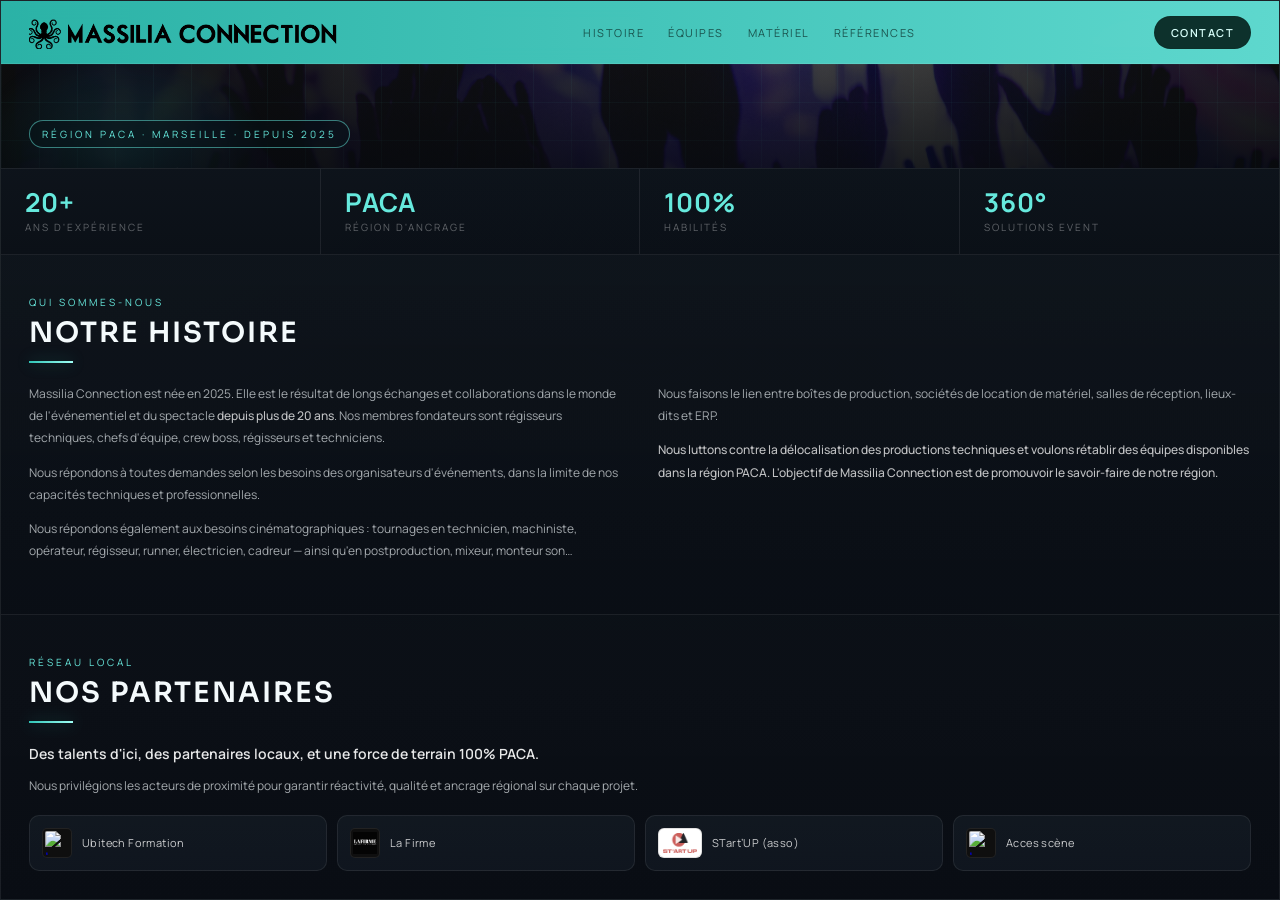
==== commit 5e832d0e: "modif des balises" ====
--- a/index.html
+++ b/index.html
@@ -3,10 +3,79 @@
 <head>
   <meta charset="UTF-8">
   <meta name="viewport" content="width=device-width, initial-scale=1.0">
-  <title>Massilia Connection</title>
+  <title>Massilia Connection | Événementiel, Spectacle et Cinéma à Marseille et en PACA</title>
+  <meta name="description" content="Massilia Connection accompagne vos projets événementiels, spectacle vivant et cinéma à Marseille et en région PACA: régie, équipes techniques, structure, logistique et coordination terrain.">
+  <meta name="robots" content="index,follow,max-image-preview:large,max-snippet:-1,max-video-preview:-1">
+  <meta name="author" content="Massilia Connection">
+  <meta name="theme-color" content="#2ec4b6">
+  <meta name="geo.region" content="FR-13">
+  <meta name="geo.placename" content="Marseille">
+  <link rel="canonical" href="https://massiliaconnection.com/">
+  <link rel="alternate" hreflang="fr" href="https://massiliaconnection.com/">
+  <link rel="preconnect" href="https://fonts.googleapis.com">
+  <link rel="preconnect" href="https://fonts.gstatic.com" crossorigin>
+
+  <meta property="og:locale" content="fr_FR">
+  <meta property="og:type" content="website">
+  <meta property="og:site_name" content="Massilia Connection">
+  <meta property="og:title" content="Massilia Connection | Événementiel, Spectacle et Cinéma en PACA">
+  <meta property="og:description" content="Réseau de professionnels en PACA pour vos projets événementiels, spectacle et cinéma: régie, équipes techniques, structure et logistique.">
+  <meta property="og:url" content="https://massiliaconnection.com/">
+  <meta property="og:image" content="https://massiliaconnection.com/asset/logo/favicon-octopus.png">
+  <meta property="og:image:alt" content="Logo Massilia Connection, collectif événementiel à Marseille et en PACA">
+
+  <meta name="twitter:card" content="summary_large_image">
+  <meta name="twitter:title" content="Massilia Connection | Événementiel, Spectacle et Cinéma à Marseille et en PACA">
+  <meta name="twitter:description" content="Réseau de professionnels en PACA pour vos projets événementiels, spectacle et cinéma.">
+  <meta name="twitter:image" content="https://massiliaconnection.com/asset/logo/favicon-octopus.png">
+  <meta name="twitter:image:alt" content="Logo Massilia Connection, collectif événementiel à Marseille et en PACA">
+
   <link rel="stylesheet" href="massilliaconnection.css">
   <link rel="icon" type="image/png" sizes="64x64" href="asset/logo/favicon-octopus.png?v=2">
   <link rel="shortcut icon" href="asset/logo/favicon-octopus.png?v=2">
+
+  <script type="application/ld+json">
+  {
+    "@context": "https://schema.org",
+    "@graph": [
+      {
+        "@type": "WebSite",
+        "@id": "https://massiliaconnection.com/#website",
+        "url": "https://massiliaconnection.com/",
+        "name": "Massilia Connection",
+        "inLanguage": "fr-FR"
+      },
+      {
+        "@type": "ProfessionalService",
+        "@id": "https://massiliaconnection.com/#professionalservice",
+        "name": "Massilia Connection",
+        "url": "https://massiliaconnection.com/",
+        "image": "https://massiliaconnection.com/asset/logo/favicon-octopus.png",
+        "description": "Collectif de professionnels de l'evenementiel, du spectacle et du cinema en region PACA.",
+        "areaServed": [
+          "Marseille",
+          "Aix-en-Provence",
+          "Toulon",
+          "Avignon",
+          "Nice",
+          "Cannes",
+          "Monaco",
+          "Provence-Alpes-Cote d'Azur"
+        ],
+        "address": {
+          "@type": "PostalAddress",
+          "addressLocality": "Marseille",
+          "addressRegion": "Provence-Alpes-Cote d'Azur",
+          "addressCountry": "FR"
+        },
+        "email": "massilia.connection.prod@gmail.com",
+        "sameAs": [
+          "https://massiliaconnection.com/"
+        ]
+      }
+    ]
+  }
+  </script>
 </head>
 <body>
 
@@ -33,7 +102,7 @@
     <div class="hero-glow"></div>
     <div class="hero-inner">
       <div class="hero-tag">Région PACA · Marseille · depuis 2025</div>
-      <div class="hero-title">Massilia<br><span class="accent">Connection</span></div>
+      <h1 class="hero-title">Massilia<br><span class="accent">Connection</span></h1>
       <div class="hero-sub">Rassemble les professionnels de l'évènementiel et du spectacle</div>
       <div class="hero-btns">
         <a class="btn-main" href="#contact">Nous contacter</a>
@@ -53,7 +122,7 @@
   <!-- QUI SOMMES NOUS -->
   <div class="sec alt" id="histoire">
     <div class="sec-tag">Qui sommes-nous</div>
-    <div class="sec-heading">Notre histoire</div>
+    <h2 class="sec-heading">Notre histoire</h2>
     <div class="teal-bar"></div>
     <div class="about-grid">
       <div>
@@ -71,7 +140,7 @@
   <!-- PARTENAIRES -->
   <div class="sec" id="partenaires">
     <div class="sec-tag">Réseau local</div>
-    <div class="sec-heading">Nos partenaires</div>
+    <h2 class="sec-heading">Nos partenaires</h2>
     <div class="teal-bar"></div>
     <div class="partner-hook">Des talents d'ici, des partenaires locaux, et une force de terrain 100% PACA.</div>
     <div class="para">Nous privilégions les acteurs de proximité pour garantir réactivité, qualité et ancrage régional sur chaque projet.</div>
@@ -135,7 +204,7 @@
   <!-- NOS ÉQUIPES -->
   <div class="sec" id="equipes">
     <div class="sec-tag">Nos expertises</div>
-    <div class="sec-heading">Nos équipes</div>
+    <h2 class="sec-heading">Nos équipes</h2>
     <div class="teal-bar"></div>
     <div class="teams-grid">
       <div>
@@ -184,7 +253,7 @@
   <!-- MATÉRIEL -->
   <div class="sec alt" id="materiel">
     <div class="sec-tag">Mise à disposition</div>
-    <div class="sec-heading">Notre matériel</div>
+    <h2 class="sec-heading">Notre matériel</h2>
     <div class="teal-bar"></div>
     <div class="para">Nous sommes en relation avec de nombreux prestataires de la région et profitons d'un large choix de matériels et d'avantages.</div>
     <div class="mat-photos">
@@ -197,7 +266,7 @@
   <!-- RÉFÉRENCES -->
   <div class="sec" id="references">
     <div class="sec-tag">Ils nous ont fait confiance</div>
-    <div class="sec-heading">Vous avez pu nous croiser…</div>
+    <h2 class="sec-heading">Vous avez pu nous croiser…</h2>
     <div class="teal-bar"></div>
     <div class="para">Plus de 20 ans d'expérience en indépendant, présents sur tous les grands festivals et événements du sud-est.</div>
 
@@ -254,7 +323,7 @@
   <!-- CONTACT -->
   <div class="sec alt" id="contact">
     <div class="sec-tag">Travaillons ensemble</div>
-    <div class="sec-heading">Contact</div>
+    <h2 class="sec-heading">Contact</h2>
     <div class="teal-bar"></div>
     <div class="contact-grid">
       <div class="contact-card contact-main">
--- a/massilliaconnection.css
+++ b/massilliaconnection.css
@@ -13,8 +13,9 @@
   }
 
   * { margin: 0; padding: 0; box-sizing: border-box; }
-  html { scroll-behavior: smooth; }
+  html { scroll-behavior: smooth; height: 100%; }
   body {
+    height: 100%;
     min-height: 100vh;
     background:
       radial-gradient(circle at 6% 0%, rgba(102,233,221,0.2) 0%, rgba(102,233,221,0) 40%),
@@ -59,13 +60,16 @@
     position: relative;
     z-index: 2;
     border: 1px solid var(--line);
-    border-radius: 18px;
+    border-radius: 0;
     overflow: hidden;
     background: linear-gradient(180deg, rgba(12,18,25,0.93), rgba(9,13,19,0.95));
     color: var(--text-main);
     box-shadow: 0 24px 70px rgba(0,0,0,0.45);
-  }
-  .nav { display: flex; align-items: center; justify-content: space-between; padding: 14px 28px; border-bottom: 0.5px solid var(--line); background: linear-gradient(90deg, rgba(46,196,182,0.9), rgba(102,233,221,0.92)); color : #07231f; position: sticky; top: 0; z-index: 40; backdrop-filter: blur(10px); animation: navDrop 0.8s cubic-bezier(0.2, 0.8, 0.2, 1) both; transition: padding 0.26s ease, box-shadow 0.26s ease, background 0.26s ease; }
+    height: 100%;
+    display: flex;
+    flex-direction: column;
+  }
+  .nav { display: flex; align-items: center; justify-content: space-between; padding: 14px 28px; border-bottom: 0.5px solid var(--line); background: linear-gradient(90deg, rgba(46,196,182,0.9), rgba(102,233,221,0.92)); color : #07231f; position: sticky; top: 0; z-index: 40; backdrop-filter: blur(10px); animation: navDrop 0.8s cubic-bezier(0.2, 0.8, 0.2, 1) both; transition: padding 0.26s ease, box-shadow 0.26s ease, background 0.26s ease; border-radius: 0; }
   .nav.nav-scrolled {
     padding: 10px 24px;
     background: linear-gradient(90deg, rgba(46,196,182,0.82), rgba(102,233,221,0.84));
@@ -211,6 +215,7 @@
     .mat-photos { grid-template-columns: 1fr; grid-template-rows: none; height: auto; }
     .mat-photos .photo.big { grid-row: auto; }
     .partners-grid { grid-template-columns: repeat(2, minmax(0, 1fr)); }
+    .frame, .nav, .foot, .contact-card, .ref-category, .ref-map-bar, .photo, .partner-card, .legal-box, .quote-block { border-radius: 0; }
   }
 
   /* CONTACT */
@@ -248,12 +253,12 @@
   .legal-line { font-size: 12px; line-height: 1.7; color: rgba(255,255,255,0.65); margin-bottom: 6px; }
   .legal-line:last-child { margin-bottom: 0; }
   .legal-line strong { color: rgba(255,255,255,0.9); font-weight: 600; }
-  .legal-page { min-height: 100vh; background: #0c0c0c; color: #e0e0e0; font-family: 'Manrope', 'Segoe UI', sans-serif; padding: 32px 16px; }
+  .legal-page { height: 100%; background: #0c0c0c; color: #e0e0e0; font-family: 'Manrope', 'Segoe UI', sans-serif; padding: 32px 16px; display: flex; flex-direction: column; }
   .legal-container { max-width: 960px; margin: 0 auto; }
   .legal-back { display: inline-block; margin-bottom: 14px; color: var(--accent); text-decoration: none; font-size: 11px; letter-spacing: 1.3px; text-transform: uppercase; }
   .legal-back:hover { color: var(--accent-2); }
 
-  .foot { background: linear-gradient(90deg, #2ec4b6, #66e9dd); border-top: 0.5px solid rgba(255, 255, 255, 0.06); padding: 16px 28px; display: flex; justify-content: space-between; align-items: center; }
+  .foot { background: linear-gradient(90deg, #2ec4b6, #66e9dd); border-top: 0.5px solid rgba(255, 255, 255, 0.06); padding: 16px 28px; display: flex; justify-content: space-between; align-items: center; border-radius: 0; margin-top: auto; }
   .foot-brand { font-size: 13px; letter-spacing: 2.5px; text-transform: uppercase; color: #000000; }
   .foot-copy { font-size: 10px; color: rgba(255,255,255,0.38); }
   .foot-copy a { color: #060606; text-decoration: none; border-bottom: 1px solid rgba(5, 6, 6, 0.35); }
